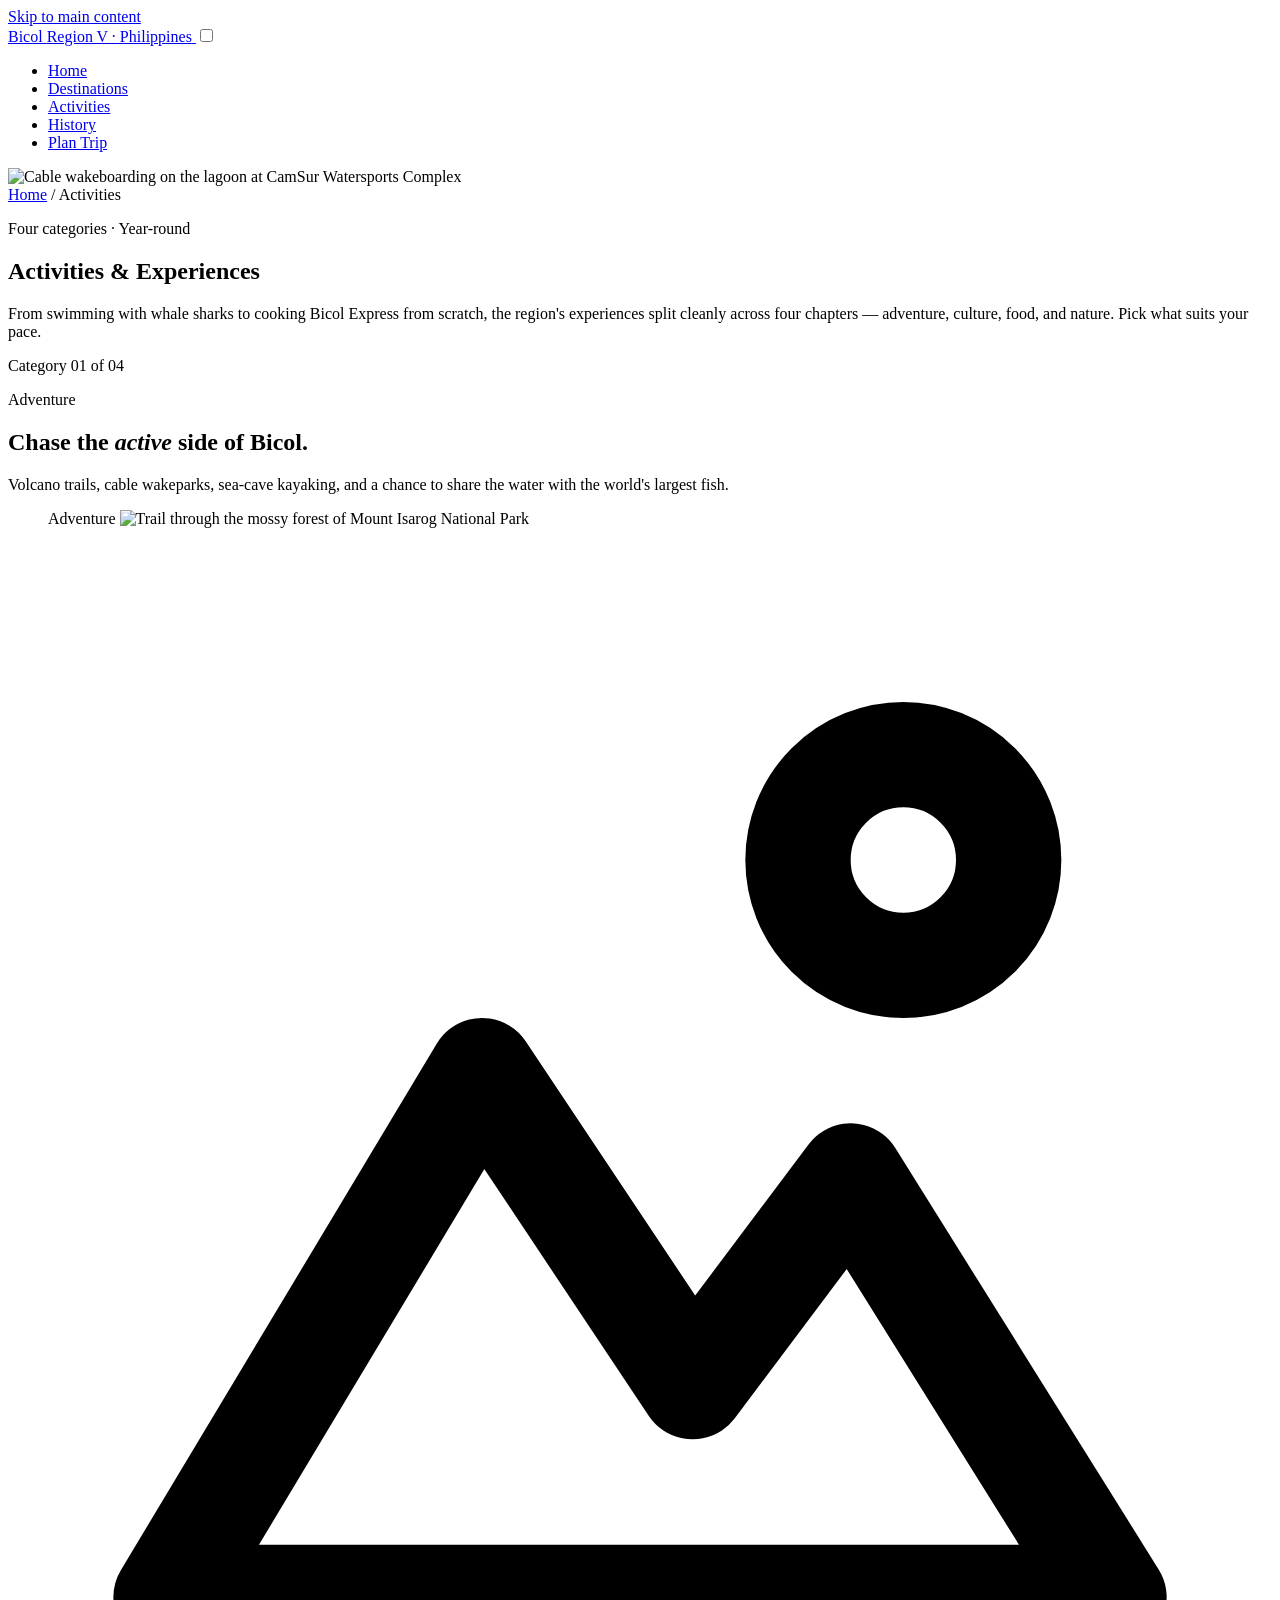
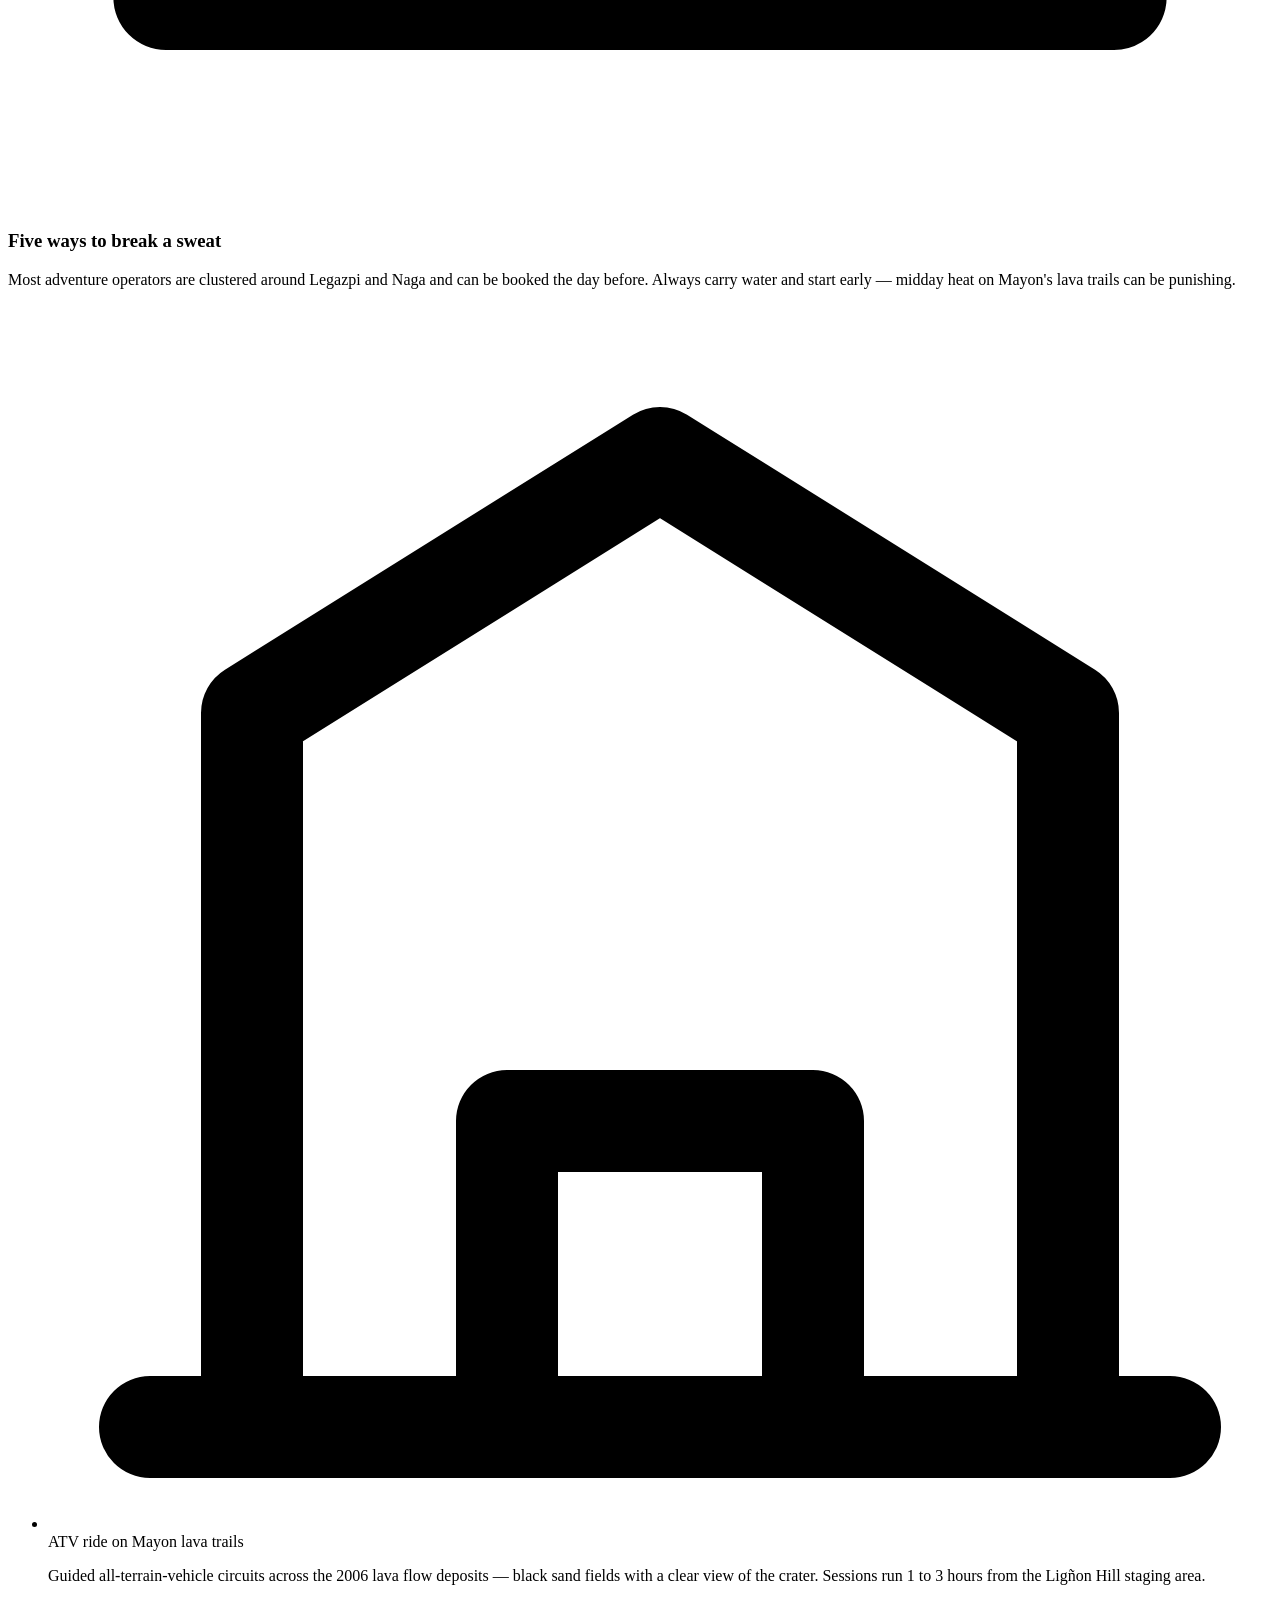
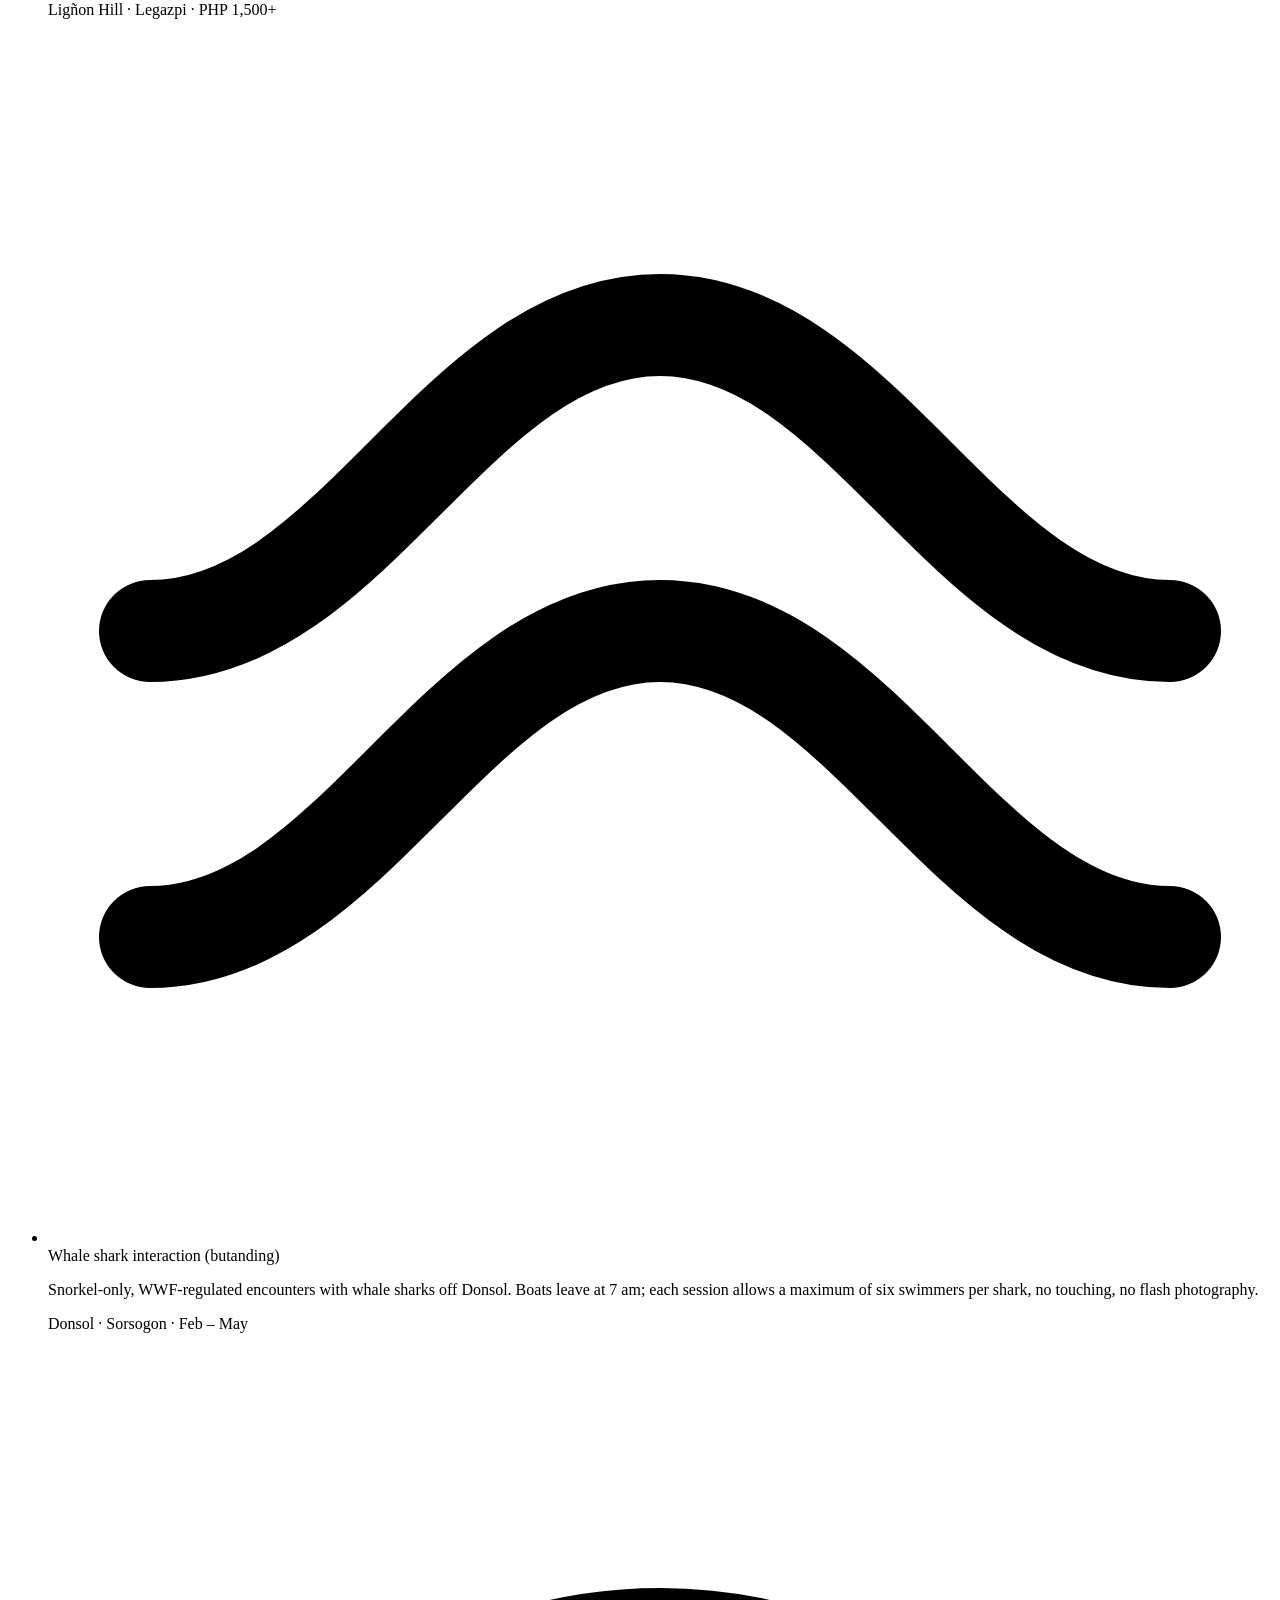
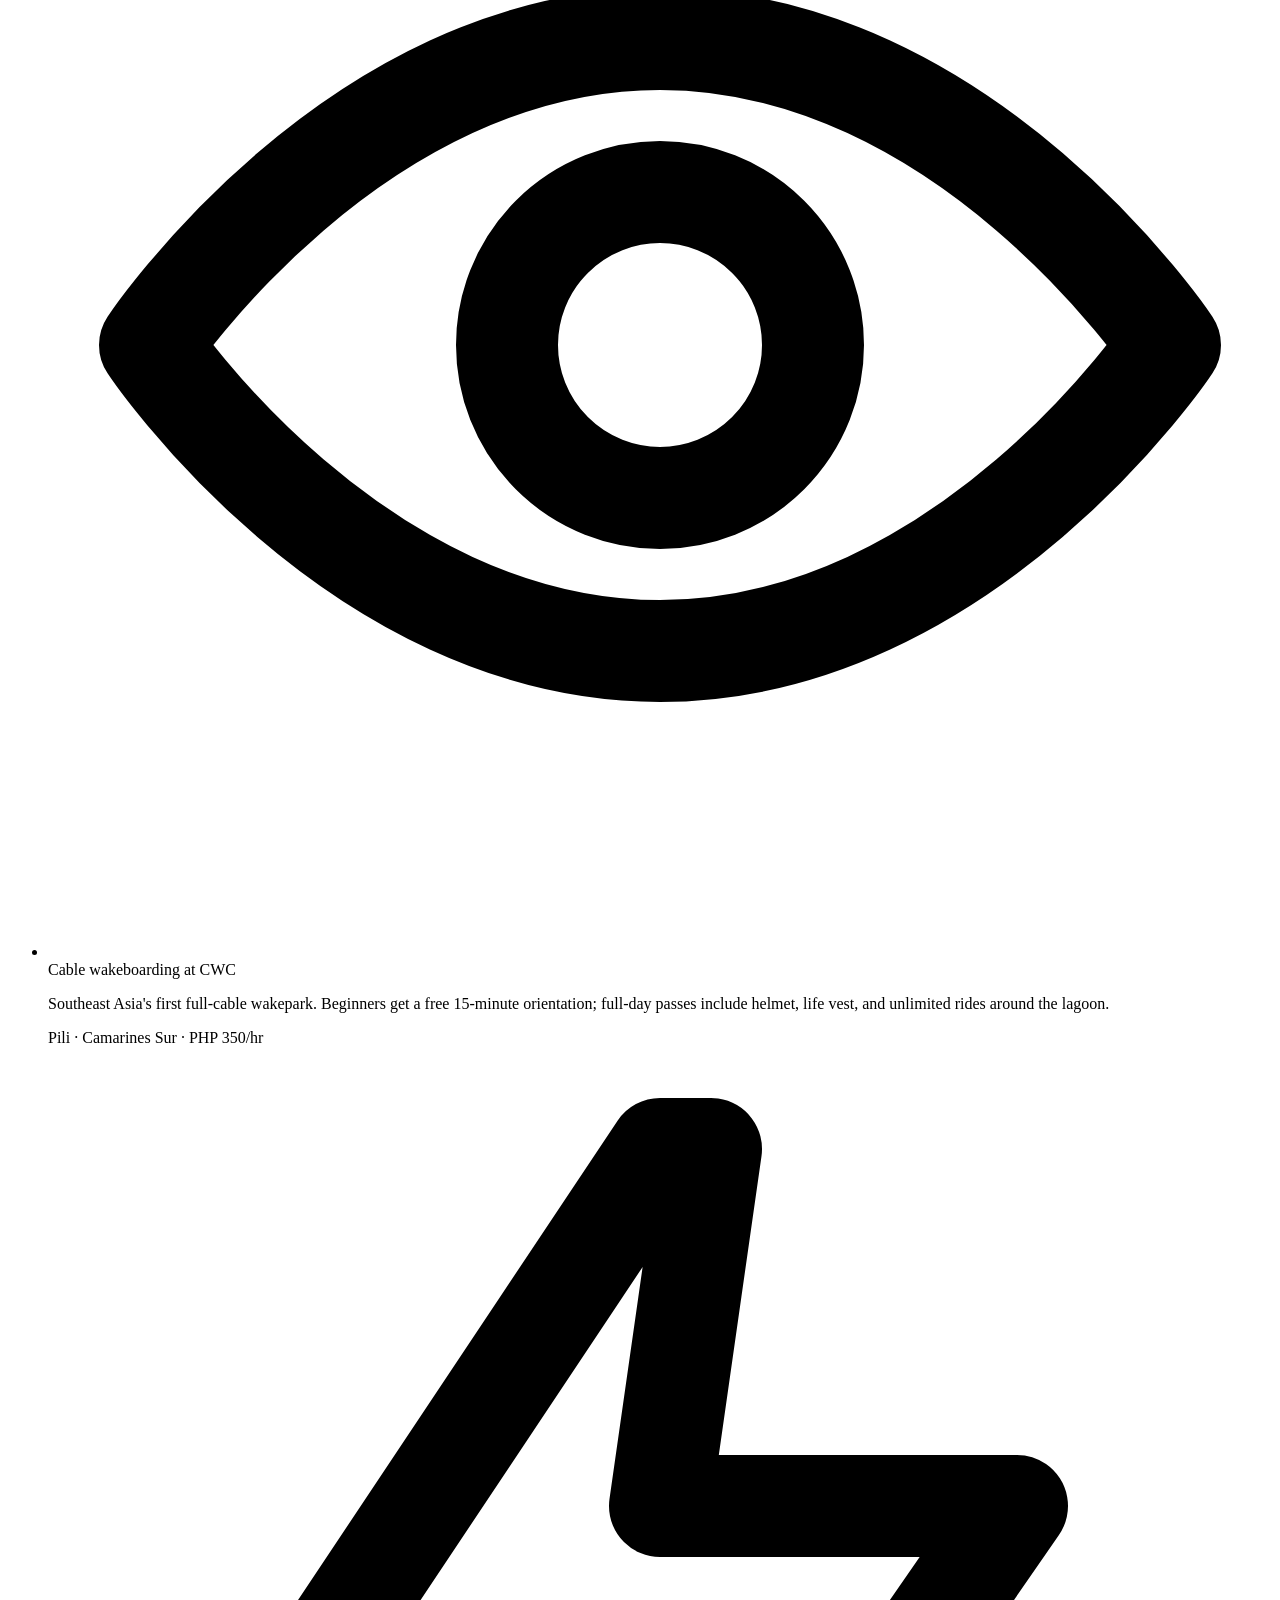
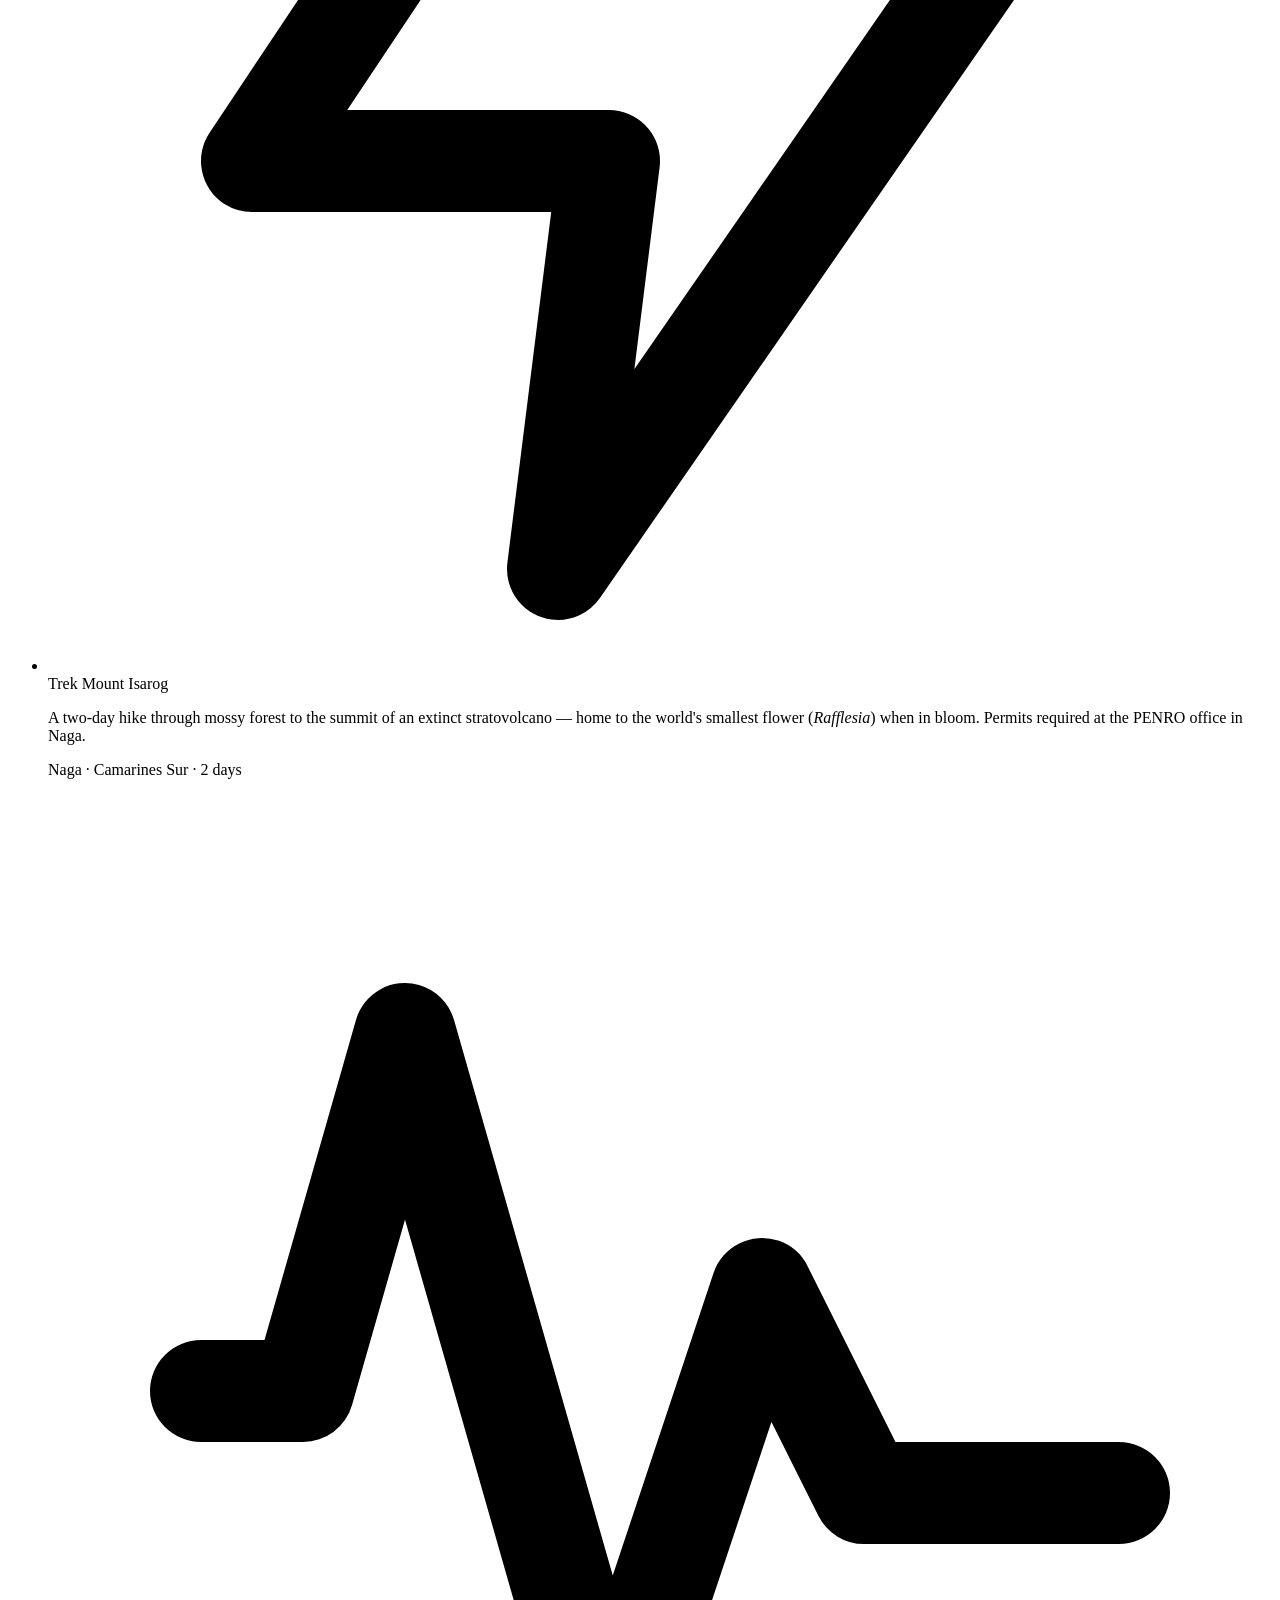
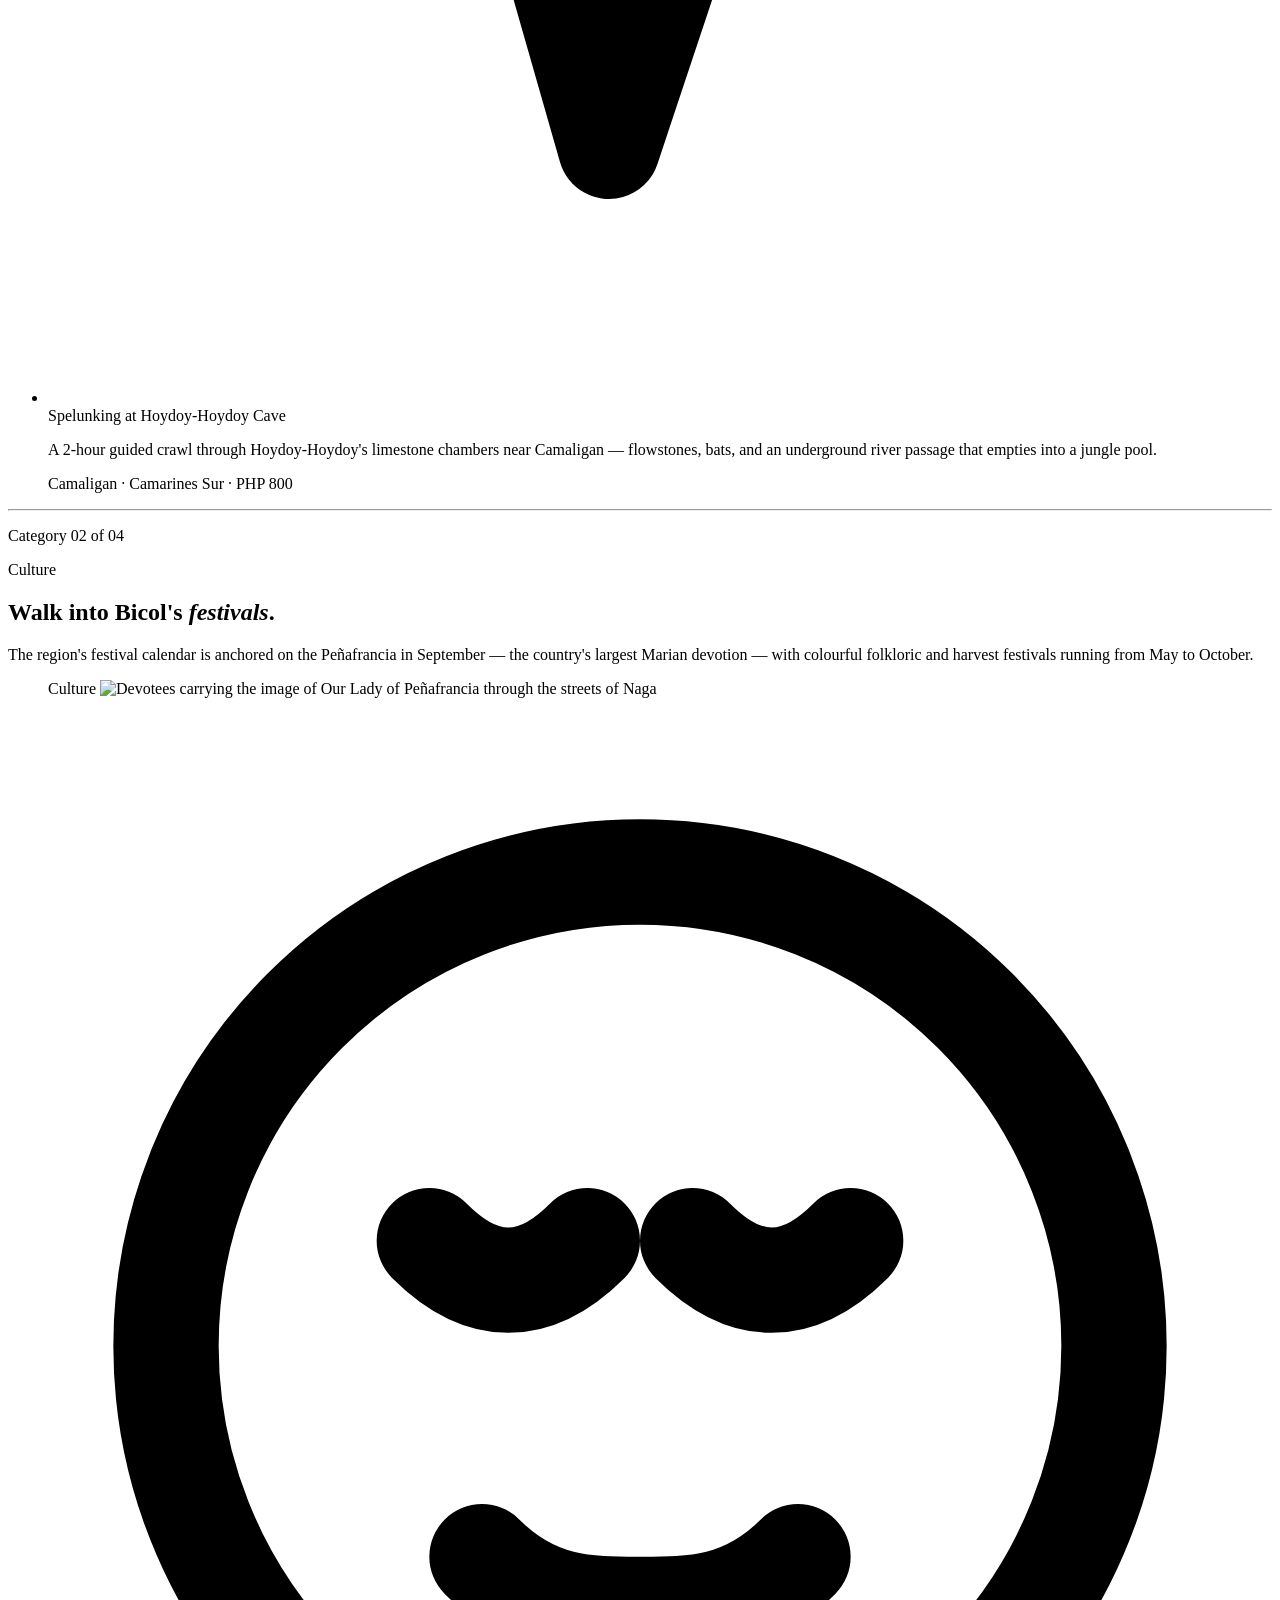
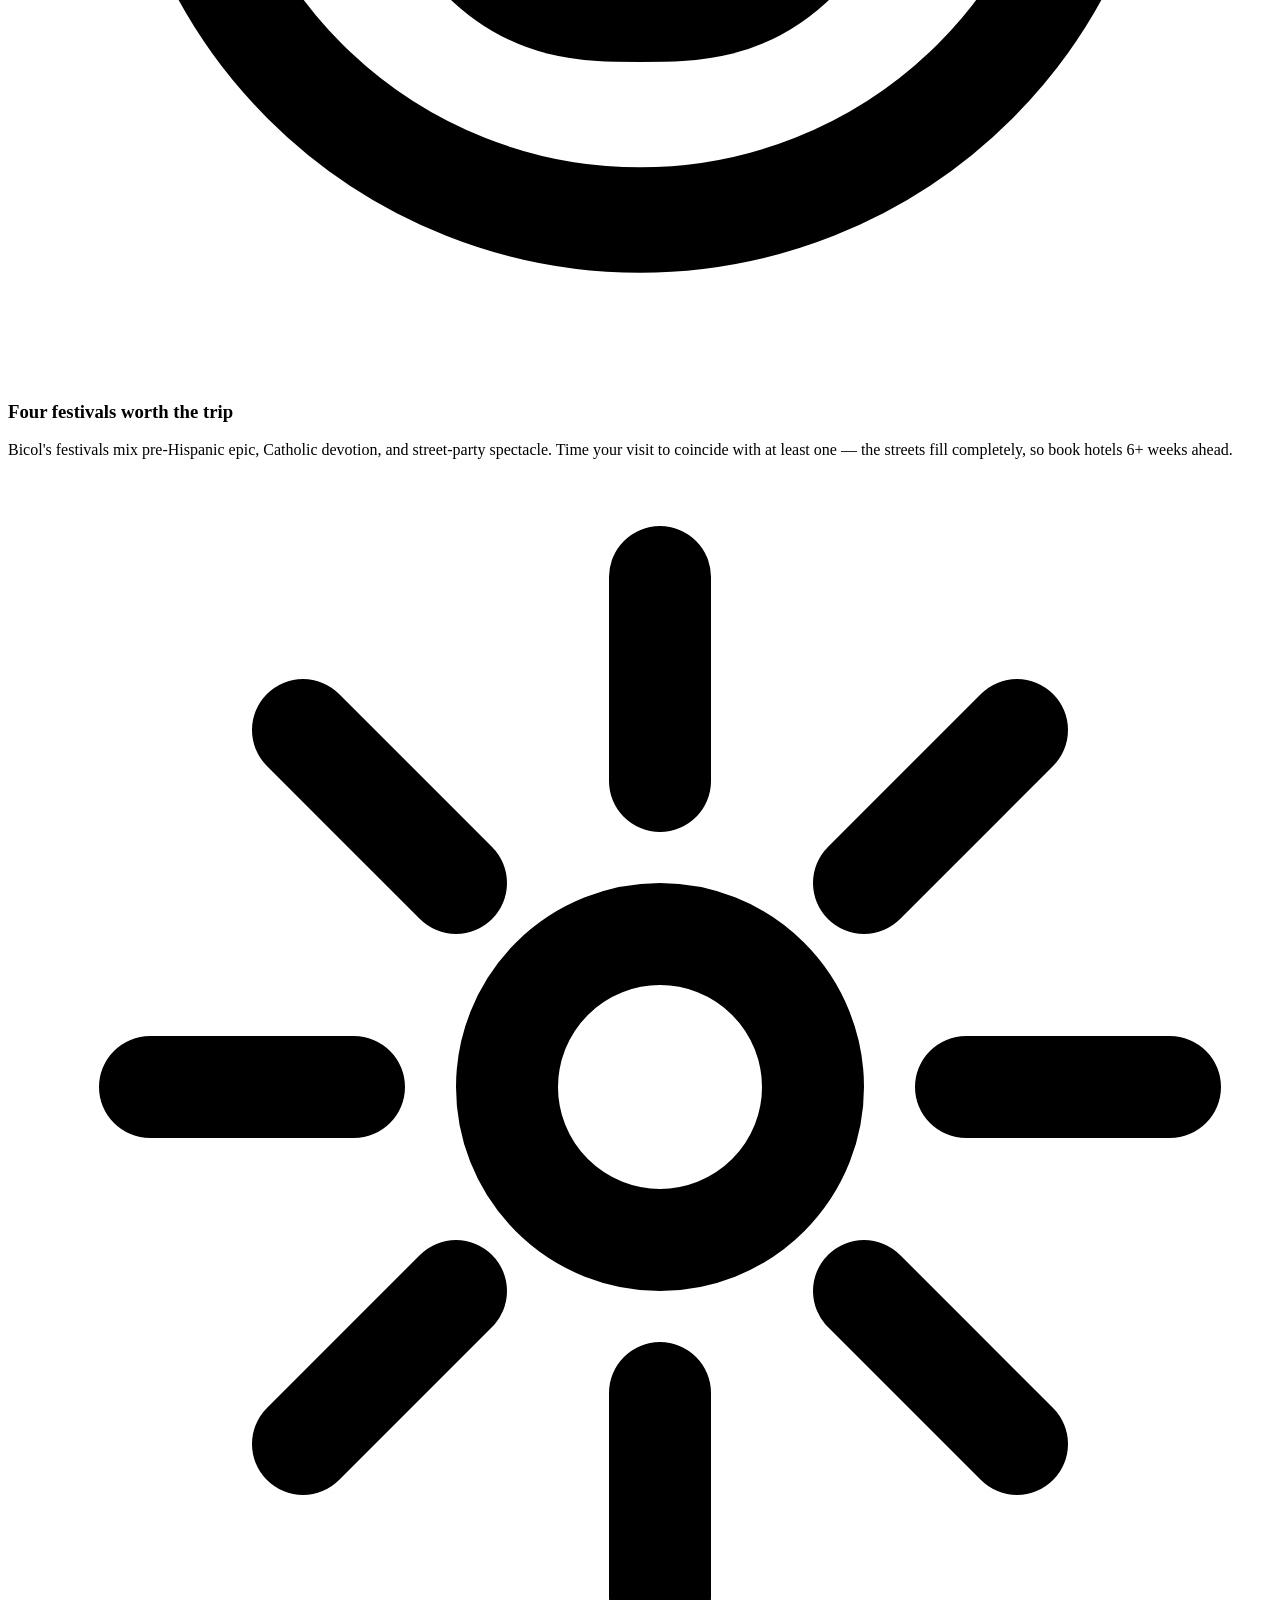
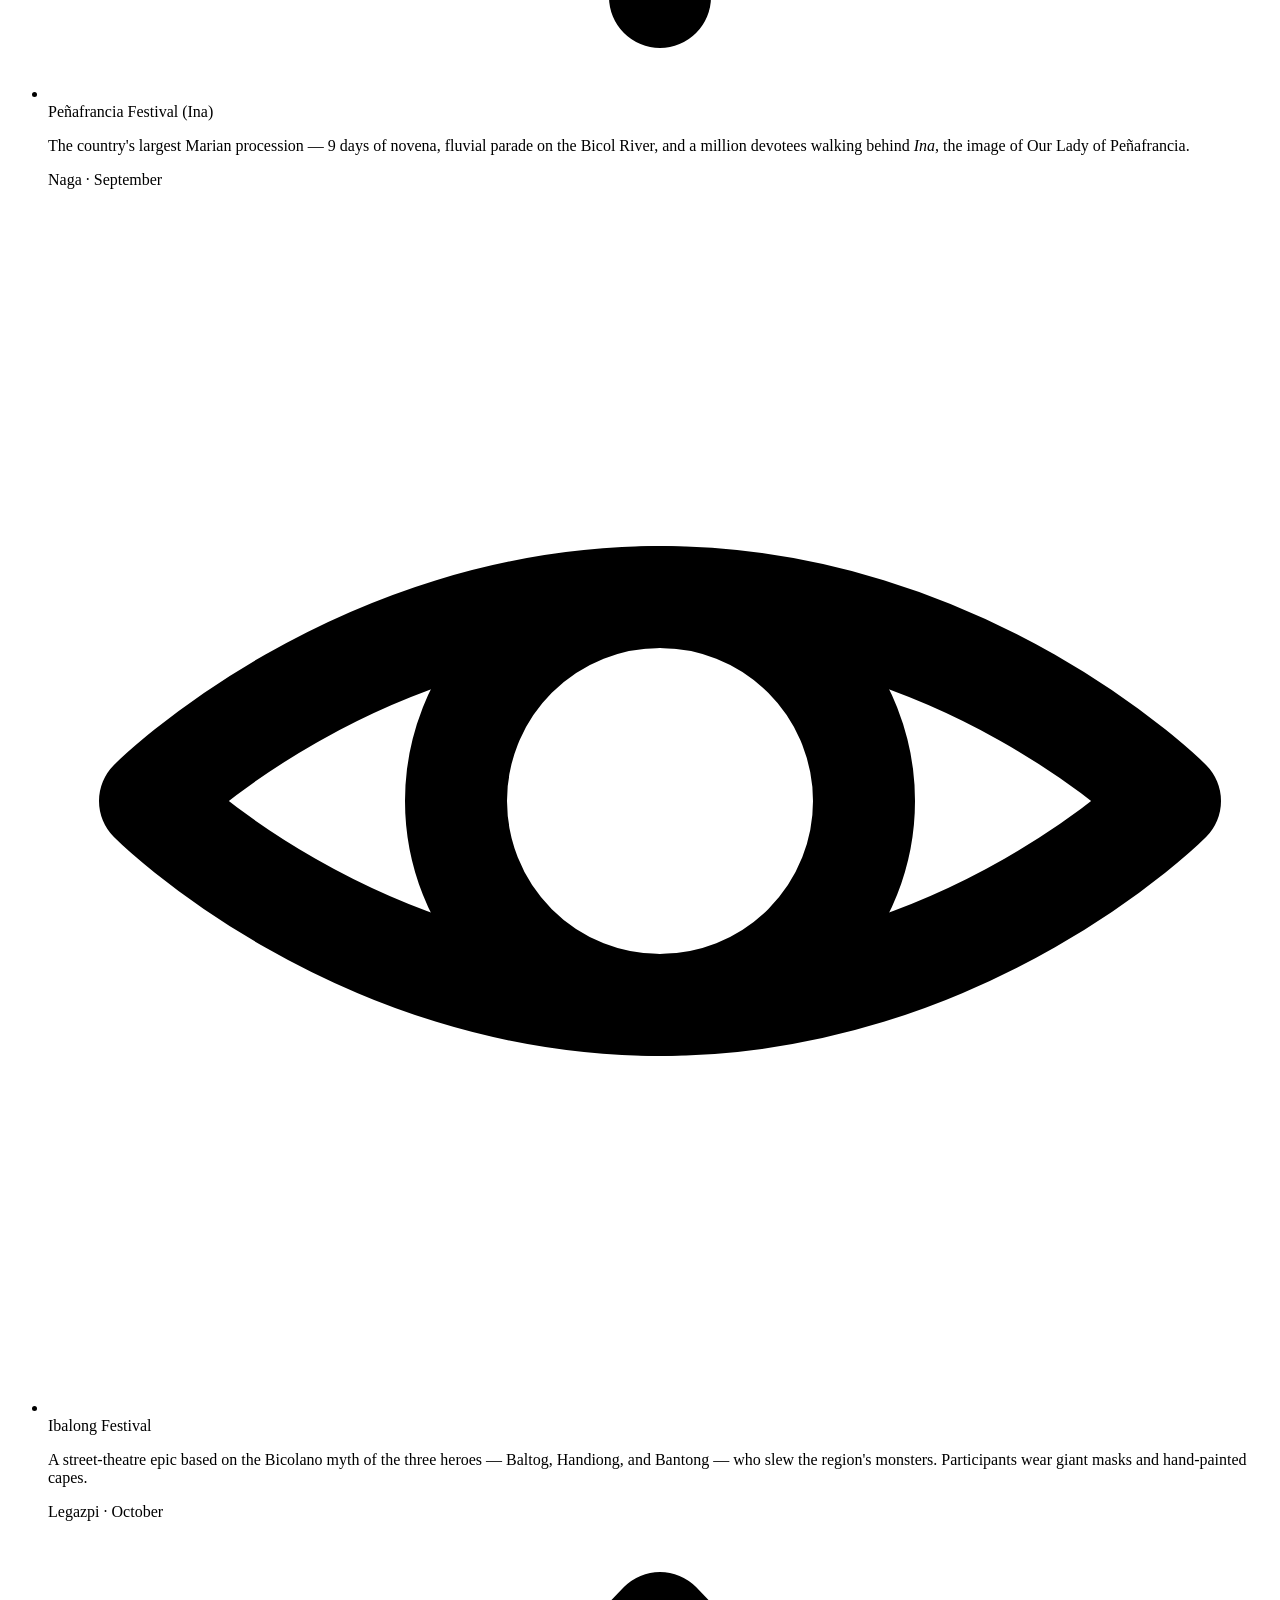
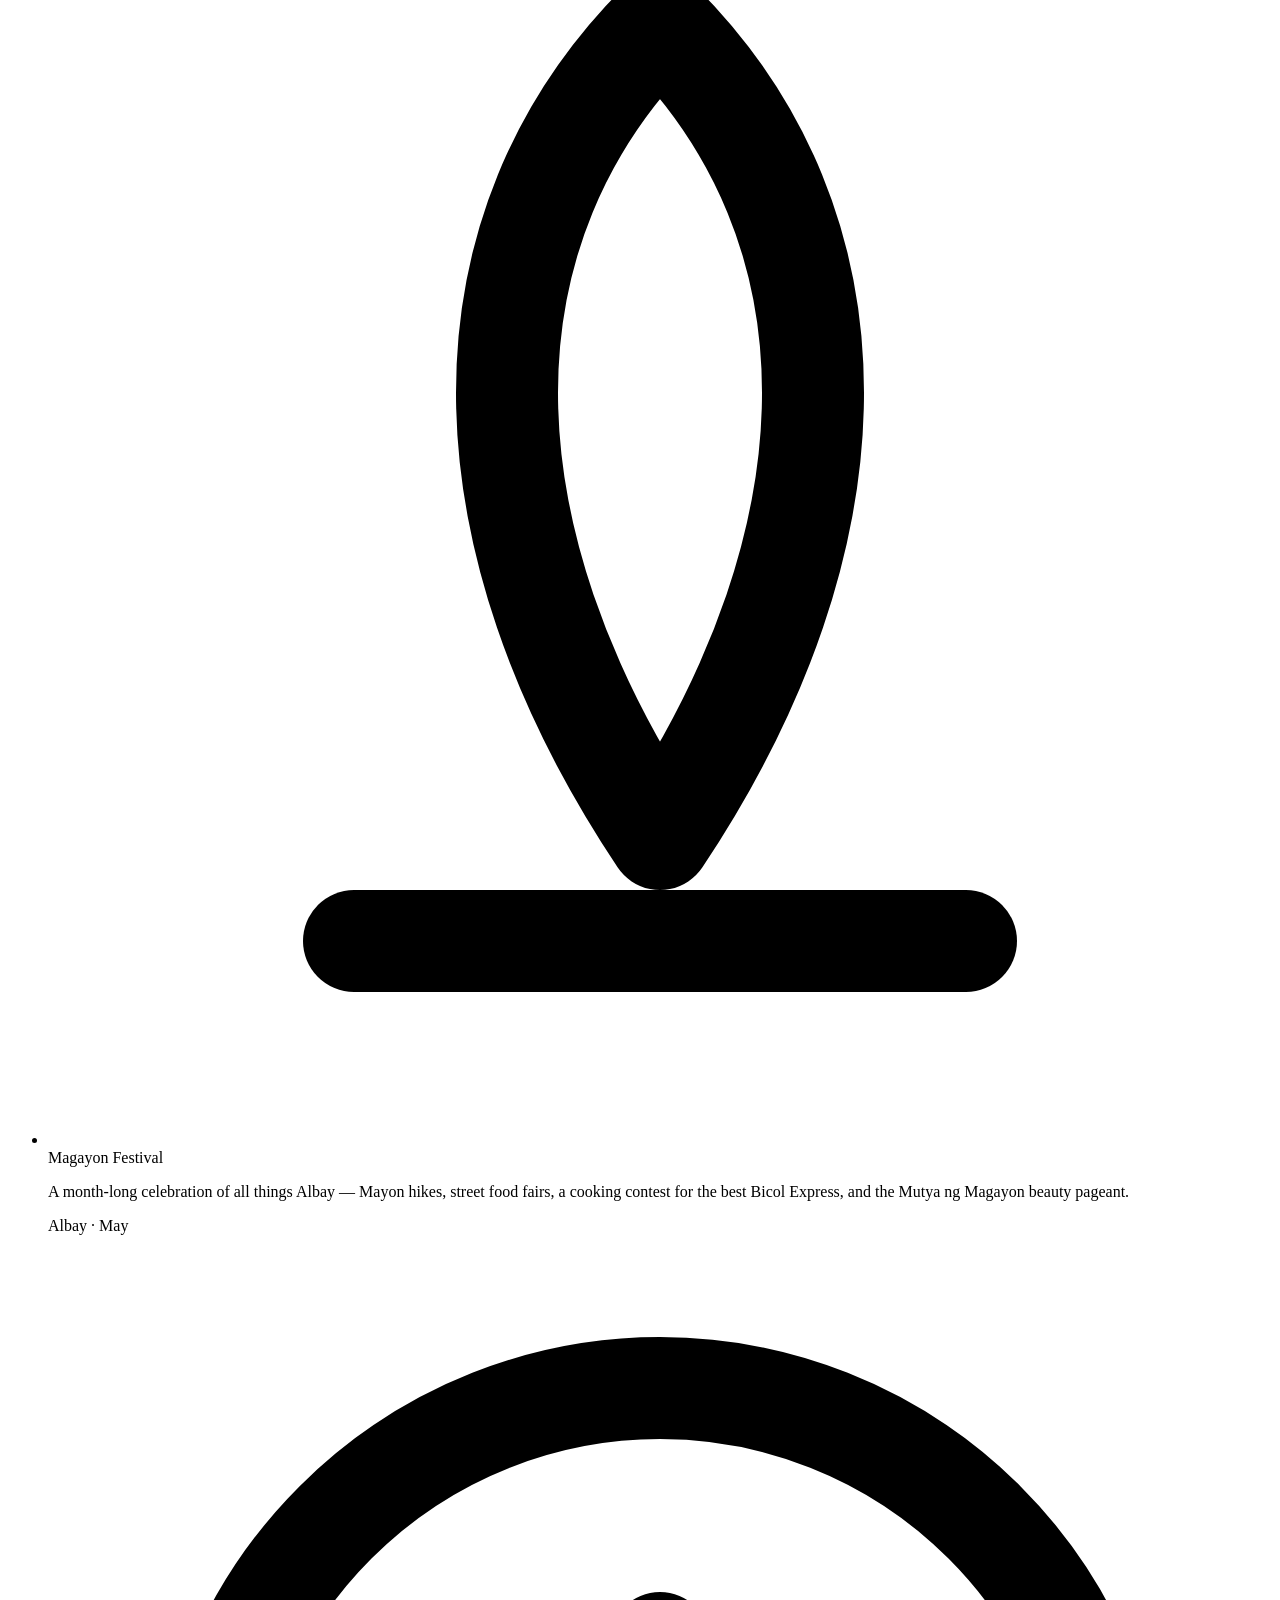
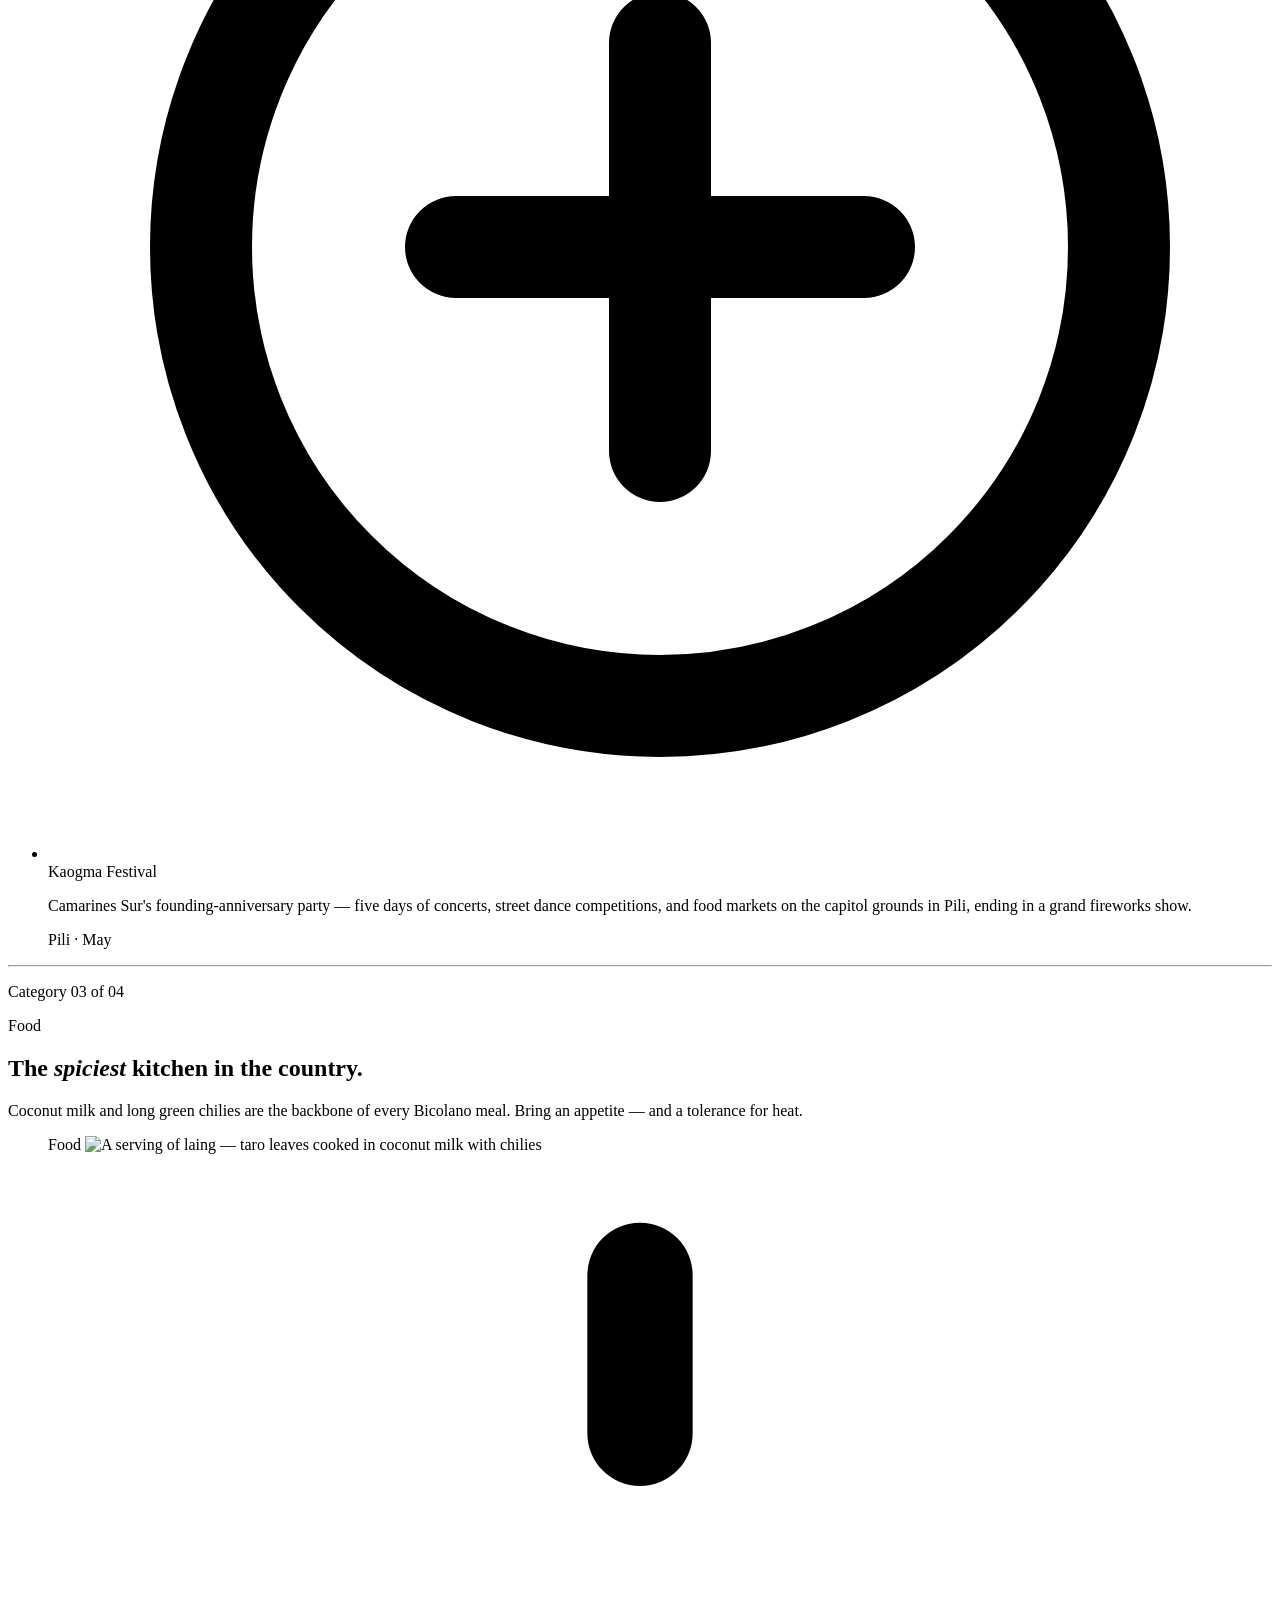
==== activities.html @ 3d592d4c "Add files via upload" ====
<!DOCTYPE html>
<html lang="en">
<head>
  <meta charset="UTF-8">
  <meta name="viewport" content="width=device-width, initial-scale=1.0">
  <meta name="description" content="Activities & experiences in Bicol Region, Philippines — adventure, culture, food, and nature itineraries.">
  <meta name="author" content="Student">
  <title>Activities &amp; Experiences · Bicol Region</title>

  <!-- Google Fonts -->
  <link rel="preconnect" href="https://fonts.googleapis.com">
  <link rel="preconnect" href="https://fonts.gstatic.com" crossorigin>
  <link href="https://fonts.googleapis.com/css2?family=Playfair+Display:ital,wght@0,400;0,500;0,600;0,700;1,400;1,500;1,600&family=Inter:wght@400;500;600;700&display=swap" rel="stylesheet">

  <!-- Stylesheet -->
  <link rel="stylesheet" href="css/style.css">
</head>
<body class="page-activities">

  <a class="skip-link" href="#main">Skip to main content</a>

  <!-- ============================================================
       SITE HEADER
       ============================================================ -->
  <header class="site-header">
    <div class="site-header__inner">
      <a class="brand" href="index.html" aria-label="Bicol Travel — home">
        <span class="brand__mark" aria-hidden="true"></span>
        Bicol
        <span class="brand__small">Region V · Philippines</span>
      </a>

      <input type="checkbox" id="nav-toggle" class="nav-toggle" aria-hidden="true">
      <label for="nav-toggle" class="nav-toggle-label" aria-label="Toggle navigation">
        <span></span><span></span><span></span>
      </label>

      <nav class="nav" aria-label="Primary">
        <ul class="nav-list">
          <li><a class="nav-link" href="index.html">Home</a></li>
          <li><a class="nav-link" href="destinations.html">Destinations</a></li>
          <li><a class="nav-link" href="activities.html">Activities</a></li>
          <li><a class="nav-link" href="history.html">History</a></li>
          <li><a class="nav-link" href="plan-trip.html">Plan Trip</a></li>
        </ul>
      </nav>
    </div>
  </header>

  <main id="main">

    <!-- ============================================================
         PAGE HERO
         ============================================================ -->
    <section class="page-hero" aria-labelledby="page-title">
      <div class="page-hero__media">
        <img src="assets/images/camsur-watersports.jpg"
             alt="Cable wakeboarding on the lagoon at CamSur Watersports Complex"
             fetchpriority="high">
      </div>
      <div class="container page-hero__content">
        <nav class="breadcrumb" aria-label="Breadcrumb">
          <a href="index.html">Home</a>
          <span class="breadcrumb__sep">/</span>
          <span aria-current="page">Activities</span>
        </nav>
        <p class="page-hero__eyebrow">Four categories · Year-round</p>
        <h1 class="page-hero__title" id="page-title">Activities &amp; Experiences</h1>
        <p class="page-hero__lede">
          From swimming with whale sharks to cooking Bicol Express from scratch,
          the region's experiences split cleanly across four chapters — adventure,
          culture, food, and nature. Pick what suits your pace.
        </p>
      </div>
    </section>

    <!-- ============================================================
         ACTIVITY CATEGORIES
         ============================================================ -->
    <section class="section" aria-label="Activities by category">

      <div class="container">

        <!-- ===================================
             ADVENTURE
             =================================== -->
        <div class="section-header">
          <p class="section-header__index">Category 01 of 04</p>
          <p class="section-header__eyebrow">Adventure</p>
          <h2 class="section-header__title">Chase the <em>active</em> side of Bicol.</h2>
          <p class="section-header__lede">
            Volcano trails, cable wakeparks, sea-cave kayaking, and a chance to
            share the water with the world's largest fish.
          </p>
        </div>

        <article class="activity-section" id="adventure">
          <figure class="activity-section__aside">
            <span class="activity-section__aside-tag">Adventure</span>
            <img src="assets/images/mount-isarog.jpg"
                 alt="Trail through the mossy forest of Mount Isarog National Park">
          </figure>

          <div class="activity-section__body">
            <div class="activity-section__icon" aria-hidden="true">
              <!-- Mountain / climbing icon -->
              <svg viewBox="0 0 24 24" fill="none" stroke="currentColor" stroke-width="2" stroke-linecap="round" stroke-linejoin="round">
                <path d="M3 20l6-10 4 6 3-4 5 8H3z"/>
                <circle cx="17" cy="6" r="2"/>
              </svg>
            </div>
            <h3 class="activity-section__title">Five ways to break a sweat</h3>
            <p class="activity-section__lede">
              Most adventure operators are clustered around Legazpi and Naga and
              can be booked the day before. Always carry water and start early —
              midday heat on Mayon's lava trails can be punishing.
            </p>

            <ul class="activity-list">
              <li class="activity-list__item">
                <span class="activity-list__icon" aria-hidden="true">
                  <svg viewBox="0 0 24 24" fill="none" stroke="currentColor" stroke-width="2" stroke-linecap="round" stroke-linejoin="round">
                    <path d="M2 22h20M4 22V8l8-5 8 5v14M9 22v-6h6v6"/>
                  </svg>
                </span>
                <div>
                  <div class="activity-list__item-name">ATV ride on Mayon lava trails</div>
                  <p class="activity-list__item-desc">
                    Guided all-terrain-vehicle circuits across the 2006 lava flow
                    deposits — black sand fields with a clear view of the crater.
                    Sessions run 1 to 3 hours from the Ligñon Hill staging area.
                  </p>
                  <span class="activity-list__item-meta">Ligñon Hill · Legazpi · PHP 1,500+</span>
                </div>
              </li>

              <li class="activity-list__item">
                <span class="activity-list__icon" aria-hidden="true">
                  <svg viewBox="0 0 24 24" fill="none" stroke="currentColor" stroke-width="2" stroke-linecap="round" stroke-linejoin="round">
                    <path d="M2 12c4 0 6-6 10-6s6 6 10 6M2 18c4 0 6-6 10-6s6 6 10 6"/>
                  </svg>
                </span>
                <div>
                  <div class="activity-list__item-name">Whale shark interaction (butanding)</div>
                  <p class="activity-list__item-desc">
                    Snorkel-only, WWF-regulated encounters with whale sharks off
                    Donsol. Boats leave at 7 am; each session allows a maximum of
                    six swimmers per shark, no touching, no flash photography.
                  </p>
                  <span class="activity-list__item-meta">Donsol · Sorsogon · Feb – May</span>
                </div>
              </li>

              <li class="activity-list__item">
                <span class="activity-list__icon" aria-hidden="true">
                  <svg viewBox="0 0 24 24" fill="none" stroke="currentColor" stroke-width="2" stroke-linecap="round" stroke-linejoin="round">
                    <path d="M2 12s4-6 10-6 10 6 10 6-4 6-10 6S2 12 2 12z"/>
                    <path d="M12 9a3 3 0 100 6 3 3 0 000-6z"/>
                  </svg>
                </span>
                <div>
                  <div class="activity-list__item-name">Cable wakeboarding at CWC</div>
                  <p class="activity-list__item-desc">
                    Southeast Asia's first full-cable wakepark. Beginners get a
                    free 15-minute orientation; full-day passes include helmet,
                    life vest, and unlimited rides around the lagoon.
                  </p>
                  <span class="activity-list__item-meta">Pili · Camarines Sur · PHP 350/hr</span>
                </div>
              </li>

              <li class="activity-list__item">
                <span class="activity-list__icon" aria-hidden="true">
                  <svg viewBox="0 0 24 24" fill="none" stroke="currentColor" stroke-width="2" stroke-linecap="round" stroke-linejoin="round">
                    <path d="M12 2L4 14h7l-1 8 9-13h-7l1-7z"/>
                  </svg>
                </span>
                <div>
                  <div class="activity-list__item-name">Trek Mount Isarog</div>
                  <p class="activity-list__item-desc">
                    A two-day hike through mossy forest to the summit of an extinct
                    stratovolcano — home to the world's smallest flower
                    (<em>Rafflesia</em>) when in bloom. Permits required at the
                    PENRO office in Naga.
                  </p>
                  <span class="activity-list__item-meta">Naga · Camarines Sur · 2 days</span>
                </div>
              </li>

              <li class="activity-list__item">
                <span class="activity-list__icon" aria-hidden="true">
                  <svg viewBox="0 0 24 24" fill="none" stroke="currentColor" stroke-width="2" stroke-linecap="round" stroke-linejoin="round">
                    <path d="M3 12h2l2-7 4 14 3-9 2 4h5"/>
                  </svg>
                </span>
                <div>
                  <div class="activity-list__item-name">Spelunking at Hoydoy-Hoydoy Cave</div>
                  <p class="activity-list__item-desc">
                    A 2-hour guided crawl through Hoydoy-Hoydoy's limestone
                    chambers near Camaligan — flowstones, bats, and an underground
                    river passage that empties into a jungle pool.
                  </p>
                  <span class="activity-list__item-meta">Camaligan · Camarines Sur · PHP 800</span>
                </div>
              </li>
            </ul>
          </div>
        </article>

        <hr class="rule">

        <!-- ===================================
             CULTURE
             =================================== -->
        <div class="section-header mt-5">
          <p class="section-header__index">Category 02 of 04</p>
          <p class="section-header__eyebrow">Culture</p>
          <h2 class="section-header__title">Walk into Bicol's <em>festivals</em>.</h2>
          <p class="section-header__lede">
            The region's festival calendar is anchored on the Peñafrancia in
            September — the country's largest Marian devotion — with colourful
            folkloric and harvest festivals running from May to October.
          </p>
        </div>

        <article class="activity-section activity-section--reverse" id="culture">
          <figure class="activity-section__aside">
            <span class="activity-section__aside-tag">Culture</span>
            <img src="assets/images/penafrancia-festival.jpg"
                 alt="Devotees carrying the image of Our Lady of Peñafrancia through the streets of Naga">
          </figure>

          <div class="activity-section__body">
            <div class="activity-section__icon" aria-hidden="true">
              <!-- Festival / masks icon -->
              <svg viewBox="0 0 24 24" fill="none" stroke="currentColor" stroke-width="2" stroke-linecap="round" stroke-linejoin="round">
                <circle cx="12" cy="12" r="9"/>
                <path d="M8 10c1 1 2 1 3 0M13 10c1 1 2 1 3 0M9 16c1 1 2 1 3 1s2 0 3-1"/>
              </svg>
            </div>
            <h3 class="activity-section__title">Four festivals worth the trip</h3>
            <p class="activity-section__lede">
              Bicol's festivals mix pre-Hispanic epic, Catholic devotion, and
              street-party spectacle. Time your visit to coincide with at least
              one — the streets fill completely, so book hotels 6+ weeks ahead.
            </p>

            <ul class="activity-list">
              <li class="activity-list__item">
                <span class="activity-list__icon" aria-hidden="true">
                  <svg viewBox="0 0 24 24" fill="none" stroke="currentColor" stroke-width="2" stroke-linecap="round" stroke-linejoin="round">
                    <path d="M12 2v4M5 5l3 3M19 5l-3 3M2 12h4M18 12h4M5 19l3-3M19 19l-3-3M12 18v4"/>
                    <circle cx="12" cy="12" r="3"/>
                  </svg>
                </span>
                <div>
                  <div class="activity-list__item-name">Peñafrancia Festival (Ina)</div>
                  <p class="activity-list__item-desc">
                    The country's largest Marian procession — 9 days of novena,
                    fluvial parade on the Bicol River, and a million devotees
                    walking behind <em>Ina</em>, the image of Our Lady of
                    Peñafrancia.
                  </p>
                  <span class="activity-list__item-meta">Naga · September</span>
                </div>
              </li>

              <li class="activity-list__item">
                <span class="activity-list__icon" aria-hidden="true">
                  <svg viewBox="0 0 24 24" fill="none" stroke="currentColor" stroke-width="2" stroke-linecap="round" stroke-linejoin="round">
                    <path d="M2 12s4-4 10-4 10 4 10 4-4 4-10 4S2 12 2 12z"/>
                    <path d="M12 8a4 4 0 100 8 4 4 0 000-8z"/>
                  </svg>
                </span>
                <div>
                  <div class="activity-list__item-name">Ibalong Festival</div>
                  <p class="activity-list__item-desc">
                    A street-theatre epic based on the Bicolano myth of the three
                    heroes — Baltog, Handiong, and Bantong — who slew the
                    region's monsters. Participants wear giant masks and
                    hand-painted capes.
                  </p>
                  <span class="activity-list__item-meta">Legazpi · October</span>
                </div>
              </li>

              <li class="activity-list__item">
                <span class="activity-list__icon" aria-hidden="true">
                  <svg viewBox="0 0 24 24" fill="none" stroke="currentColor" stroke-width="2" stroke-linecap="round" stroke-linejoin="round">
                    <path d="M12 2C8 6 8 12 12 18c4-6 4-12 0-16z"/>
                    <path d="M6 20h12"/>
                  </svg>
                </span>
                <div>
                  <div class="activity-list__item-name">Magayon Festival</div>
                  <p class="activity-list__item-desc">
                    A month-long celebration of all things Albay — Mayon hikes,
                    street food fairs, a cooking contest for the best Bicol
                    Express, and the Mutya ng Magayon beauty pageant.
                  </p>
                  <span class="activity-list__item-meta">Albay · May</span>
                </div>
              </li>

              <li class="activity-list__item">
                <span class="activity-list__icon" aria-hidden="true">
                  <svg viewBox="0 0 24 24" fill="none" stroke="currentColor" stroke-width="2" stroke-linecap="round" stroke-linejoin="round">
                    <circle cx="12" cy="12" r="9"/>
                    <path d="M8 12h8M12 8v8"/>
                  </svg>
                </span>
                <div>
                  <div class="activity-list__item-name">Kaogma Festival</div>
                  <p class="activity-list__item-desc">
                    Camarines Sur's founding-anniversary party — five days of
                    concerts, street dance competitions, and food markets on the
                    capitol grounds in Pili, ending in a grand fireworks show.
                  </p>
                  <span class="activity-list__item-meta">Pili · May</span>
                </div>
              </li>
            </ul>
          </div>
        </article>

        <hr class="rule">

        <!-- ===================================
             FOOD
             =================================== -->
        <div class="section-header mt-5">
          <p class="section-header__index">Category 03 of 04</p>
          <p class="section-header__eyebrow">Food</p>
          <h2 class="section-header__title">The <em>spiciest</em> kitchen in the country.</h2>
          <p class="section-header__lede">
            Coconut milk and long green chilies are the backbone of every Bicolano
            meal. Bring an appetite — and a tolerance for heat.
          </p>
        </div>

        <article class="activity-section" id="food">
          <figure class="activity-section__aside">
            <span class="activity-section__aside-tag">Food</span>
            <img src="assets/images/laing-dish.jpg"
                 alt="A serving of laing — taro leaves cooked in coconut milk with chilies">
          </figure>

          <div class="activity-section__body">
            <div class="activity-section__icon" aria-hidden="true">
              <!-- Bowl / spoon icon -->
              <svg viewBox="0 0 24 24" fill="none" stroke="currentColor" stroke-width="2" stroke-linecap="round" stroke-linejoin="round">
                <path d="M3 11h18a9 9 0 01-18 0z"/>
                <path d="M12 2v3"/>
              </svg>
            </div>
            <h3 class="activity-section__title">Tastes you have to try</h3>
            <p class="activity-section__lede">
              Bicolano cuisine uses coconut milk (<em>gata</em>) and finger
              chilies (<em>siling mahaba</em>) almost everywhere. Don't leave
              without trying the four dishes below — and bring home pili-nut
              brittle from the airport.
            </p>

            <ul class="activity-list">
              <li class="activity-list__item">
                <span class="activity-list__icon" aria-hidden="true">
                  <svg viewBox="0 0 24 24" fill="none" stroke="currentColor" stroke-width="2" stroke-linecap="round" stroke-linejoin="round">
                    <path d="M3 3v8a4 4 0 008 0V3M7 15v6M17 3c-1.5 1.5-2 4-2 6 0 2 1 3 2 3s2-1 2-3c0-2-.5-4.5-2-6z"/>
                  </svg>
                </span>
                <div>
                  <div class="activity-list__item-name">Bicol Express</div>
                  <p class="activity-list__item-desc">
                    Pork belly simmered in coconut milk, shrimp paste, and
                    finger-length chilies — named after the Manila–Bicol train
                    that brought the recipe to the capital. Invented in the
                    1970s by a Naga-born cook.
                  </p>
                  <span class="activity-list__item-meta">Region-wide · medium-heat</span>
                </div>
              </li>

              <li class="activity-list__item">
                <span class="activity-list__icon" aria-hidden="true">
                  <svg viewBox="0 0 24 24" fill="none" stroke="currentColor" stroke-width="2" stroke-linecap="round" stroke-linejoin="round">
                    <path d="M4 4h16v3H4zM6 7c0 4 3 6 6 6s6-2 6-6M12 13v9"/>
                  </svg>
                </span>
                <div>
                  <div class="activity-list__item-name">Laing</div>
                  <p class="activity-list__item-desc">
                    Dried taro leaves slow-cooked in coconut milk with ginger,
                    garlic, and chilies until creamy and smoky. Served as a side
                    or as a main with rice; the leaves must be fully cooked to
                    neutralise their calcium oxalate.
                  </p>
                  <span class="activity-list__item-meta">Region-wide · high-heat</span>
                </div>
              </li>

              <li class="activity-list__item">
                <span class="activity-list__icon" aria-hidden="true">
                  <svg viewBox="0 0 24 24" fill="none" stroke="currentColor" stroke-width="2" stroke-linecap="round" stroke-linejoin="round">
                    <path d="M4 8s2-2 8-2 8 2 8 2-2 12-8 12S4 8 4 8z"/>
                    <path d="M8 12h8"/>
                  </svg>
                </span>
                <div>
                  <div class="activity-list__item-name">Pinangat</div>
                  <p class="activity-list__item-desc">
                    Taro leaves wrapped around minced pork or fish, tied with
                    coconut midrib, and simmered in coconut milk. A specialty of
                    Camaligan — try it at the roadside eateries along the highway
                    to Naga.
                  </p>
                  <span class="activity-list__item-meta">Camaligan · medium-heat</span>
                </div>
              </li>

              <li class="activity-list__item">
                <span class="activity-list__icon" aria-hidden="true">
                  <svg viewBox="0 0 24 24" fill="none" stroke="currentColor" stroke-width="2" stroke-linecap="round" stroke-linejoin="round">
                    <ellipse cx="12" cy="12" rx="6" ry="9"/>
                    <path d="M12 3v18"/>
                  </svg>
                </span>
                <div>
                  <div class="activity-list__item-name">Pili nut sweets</div>
                  <p class="activity-list__item-desc">
                    The pili tree grows wild across Bicol, and its buttery nut —
                    roasted, caramelised, or made into brittle — is the region's
                    most exported snack. Pick up tarts, marzipan, and unsalted
                    roasted pili at any public market.
                  </p>
                  <span class="activity-list__item-meta">Albay · sweet · souvenir-friendly</span>
                </div>
              </li>
            </ul>
          </div>
        </article>

        <hr class="rule">

        <!-- ===================================
             NATURE
             =================================== -->
        <div class="section-header mt-5">
          <p class="section-header__index">Category 04 of 04</p>
          <p class="section-header__eyebrow">Nature</p>
          <h2 class="section-header__title">When the pace needs to <em>slow</em>.</h2>
          <p class="section-header__lede">
            Quiet beaches, mangrove rivers, fireflies, and hot springs — the
            softer side of the region, ideal for the day after a hike.
          </p>
        </div>

        <article class="activity-section activity-section--reverse" id="nature">
          <figure class="activity-section__aside">
            <span class="activity-section__aside-tag">Nature</span>
            <img src="assets/images/caramoan-beach.jpg"
                 alt="A quiet white-sand cove in the Caramoan Islands">
          </figure>

          <div class="activity-section__body">
            <div class="activity-section__icon" aria-hidden="true">
              <!-- Leaf icon -->
              <svg viewBox="0 0 24 24" fill="none" stroke="currentColor" stroke-width="2" stroke-linecap="round" stroke-linejoin="round">
                <path d="M3 21c4-12 12-15 18-15-1 13-9 18-18 15z"/>
                <path d="M3 21C8 16 14 12 19 9"/>
              </svg>
            </div>
            <h3 class="activity-section__title">Slow ways to spend a day</h3>
            <p class="activity-section__lede">
              Most nature experiences can be booked same-day through your hotel's
              front desk. Firefly tours run only on moonless nights.
            </p>

            <ul class="activity-list">
              <li class="activity-list__item">
                <span class="activity-list__icon" aria-hidden="true">
                  <svg viewBox="0 0 24 24" fill="none" stroke="currentColor" stroke-width="2" stroke-linecap="round" stroke-linejoin="round">
                    <path d="M3 18l6-6 4 4 8-8"/>
                    <path d="M15 8h6v6"/>
                  </svg>
                </span>
                <div>
                  <div class="activity-list__item-name">Caramoan island hopping</div>
                  <p class="activity-list__item-desc">
                    Full-day banca tours hit 4–5 islands: Matukad, Lahos, Pitogo,
                    and Sabitang Largo. Bring a packed lunch — only a couple of
                    islands have eateries.
                  </p>
                  <span class="activity-list__item-meta">Sabang port · PHP 2,000/boat</span>
                </div>
              </li>

              <li class="activity-list__item">
                <span class="activity-list__icon" aria-hidden="true">
                  <svg viewBox="0 0 24 24" fill="none" stroke="currentColor" stroke-width="2" stroke-linecap="round" stroke-linejoin="round">
                    <circle cx="9" cy="9" r="1"/>
                    <circle cx="15" cy="11" r="1"/>
                    <circle cx="12" cy="15" r="1"/>
                    <path d="M4 20c2-4 8-4 16-12"/>
                  </svg>
                </span>
                <div>
                  <div class="activity-list__item-name">Firefly watching, Donsol River</div>
                  <p class="activity-list__item-desc">
                    Evening banca rides up the Donsol mangrove corridor — thousands
                    of synchronised fireflies light up the trees like Christmas.
                    Book on a moonless night for the strongest effect.
                  </p>
                  <span class="activity-list__item-meta">Donsol · 6 pm – 8 pm · PHP 550</span>
                </div>
              </li>

              <li class="activity-list__item">
                <span class="activity-list__icon" aria-hidden="true">
                  <svg viewBox="0 0 24 24" fill="none" stroke="currentColor" stroke-width="2" stroke-linecap="round" stroke-linejoin="round">
                    <path d="M5 21V8l7-5 7 5v13M5 21h14M9 21v-6h6v6"/>
                  </svg>
                </span>
                <div>
                  <div class="activity-list__item-name">Panicuason hot springs</div>
                  <p class="activity-list__item-desc">
                    Four natural thermal pools at the foot of Mount Isarog,
                    piped in from the volcano's geothermal vents. The site also
                    has a hanging bridge, hike trails, and cold-water pools for
                    contrast.
                  </p>
                  <span class="activity-list__item-meta">Naga · Camarines Sur · PHP 200</span>
                </div>
              </li>

              <li class="activity-list__item">
                <span class="activity-list__icon" aria-hidden="true">
                  <svg viewBox="0 0 24 24" fill="none" stroke="currentColor" stroke-width="2" stroke-linecap="round" stroke-linejoin="round">
                    <path d="M2 20l5-8 4 5 3-4 8 7H2z"/>
                    <circle cx="17" cy="6" r="2"/>
                  </svg>
                </span>
                <div>
                  <div class="activity-list__item-name">Misibis Bay beach day</div>
                  <p class="activity-list__item-desc">
                    Day passes to Misibis include a private white-sand cove, an
                    infinity pool over the Pacific, and access to the cliffside
                    zip-line. Boat from Legazpi takes 20 minutes.
                  </p>
                  <span class="activity-list__item-meta">Bacacay · Albay · PHP 3,500/day</span>
                </div>
              </li>
            </ul>
          </div>
        </article>

      </div>
    </section>

    <!-- ============================================================
         CTA  ·  continue to plan-trip
         ============================================================ -->
    <section class="section section--ocean">
      <div class="container">
        <div class="section-header section-header--centered">
          <p class="section-header__eyebrow">Next step</p>
          <h2 class="section-header__title">Build your <em>3-day</em> itinerary.</h2>
          <p class="section-header__lede">
            We've paired the most popular activities into a ready-to-use weekend
            plan with daily timing, travel tips, and a packing checklist.
          </p>
        </div>
        <div class="text-center">
          <a class="btn btn--terracotta" href="plan-trip.html">
            Open the planner <span class="arrow" aria-hidden="true">→</span>
          </a>
          <a class="btn btn--light" href="history.html" style="margin-left: 0.75rem;">Read Bicol's history</a>
        </div>
      </div>
    </section>

  </main>

  <!-- ============================================================
       FOOTER
       ============================================================ -->
  <footer class="site-footer">
    <div class="container">
      <div class="site-footer__top">
        <div class="site-footer__brand">
          <a class="brand" href="index.html">
            <span class="brand__mark" aria-hidden="true"></span>
            Bicol
          </a>
          <p class="site-footer__tagline">
            A student project showcasing the destinations, culture, and travel
            resources of Region V — Bicol, Philippines.
          </p>
        </div>

        <div class="footer-col">
          <h4>Explore</h4>
          <ul>
            <li><a href="index.html">Home</a></li>
            <li><a href="destinations.html">Destinations</a></li>
            <li><a href="activities.html">Activities</a></li>
            <li><a href="history.html">History &amp; Culture</a></li>
            <li><a href="plan-trip.html">Plan Your Trip</a></li>
          </ul>
        </div>

        <div class="footer-col">
          <h4>Contact</h4>
          <ul class="footer-contact">
            <li>
              <svg viewBox="0 0 24 24" fill="none" stroke="currentColor" stroke-width="2" aria-hidden="true">
                <path d="M21 10c0 7-9 13-9 13s-9-6-9-13a9 9 0 0118 0z"/>
                <circle cx="12" cy="10" r="3"/>
              </svg>
              <span>Department of Tourism — Region V<br>Legazpi City, Albay 4500</span>
            </li>
            <li>
              <svg viewBox="0 0 24 24" fill="none" stroke="currentColor" stroke-width="2" aria-hidden="true">
                <path d="M22 16.92v3a2 2 0 01-2.18 2 19.79 19.79 0 01-8.63-3.07 19.5 19.5 0 01-6-6 19.79 19.79 0 01-3.07-8.67A2 2 0 014.11 2h3a2 2 0 012 1.72c.13.81.36 1.6.7 2.34a2 2 0 01-.45 2.11L8.09 9.91a16 16 0 006 6l1.74-1.27a2 2 0 012.11-.45c.74.34 1.53.57 2.34.7A2 2 0 0122 16.92z"/>
              </svg>
              <span>+63 (52) 820 0317</span>
            </li>
            <li>
              <svg viewBox="0 0 24 24" fill="none" stroke="currentColor" stroke-width="2" aria-hidden="true">
                <path d="M4 4h16c1.1 0 2 .9 2 2v12c0 1.1-.9 2-2 2H4c-1.1 0-2-.9-2-2V6c0-1.1.9-2 2-2z"/>
                <polyline points="22,6 12,13 2,6"/>
              </svg>
              <span>visit@bicol.ph</span>
            </li>
          </ul>
        </div>

        <div class="footer-col">
          <h4>Resources</h4>
          <ul>
            <li><a href="plan-trip.html#itinerary">3-day itinerary</a></li>
            <li><a href="plan-trip.html#tips">Travel tips</a></li>
            <li><a href="plan-trip.html#packing">Packing checklist</a></li>
            <li><a href="plan-trip.html#contact-form">Contact form</a></li>
          </ul>
        </div>
      </div>

      <div class="site-footer__bottom">
        <p>&copy; 2025 Student Project · IntroComp Final · Bicol Region V · Philippines.</p>
        <p>Photos via Wikimedia Commons. Educational use only.</p>
      </div>
    </div>
  </footer>

</body>
</html>
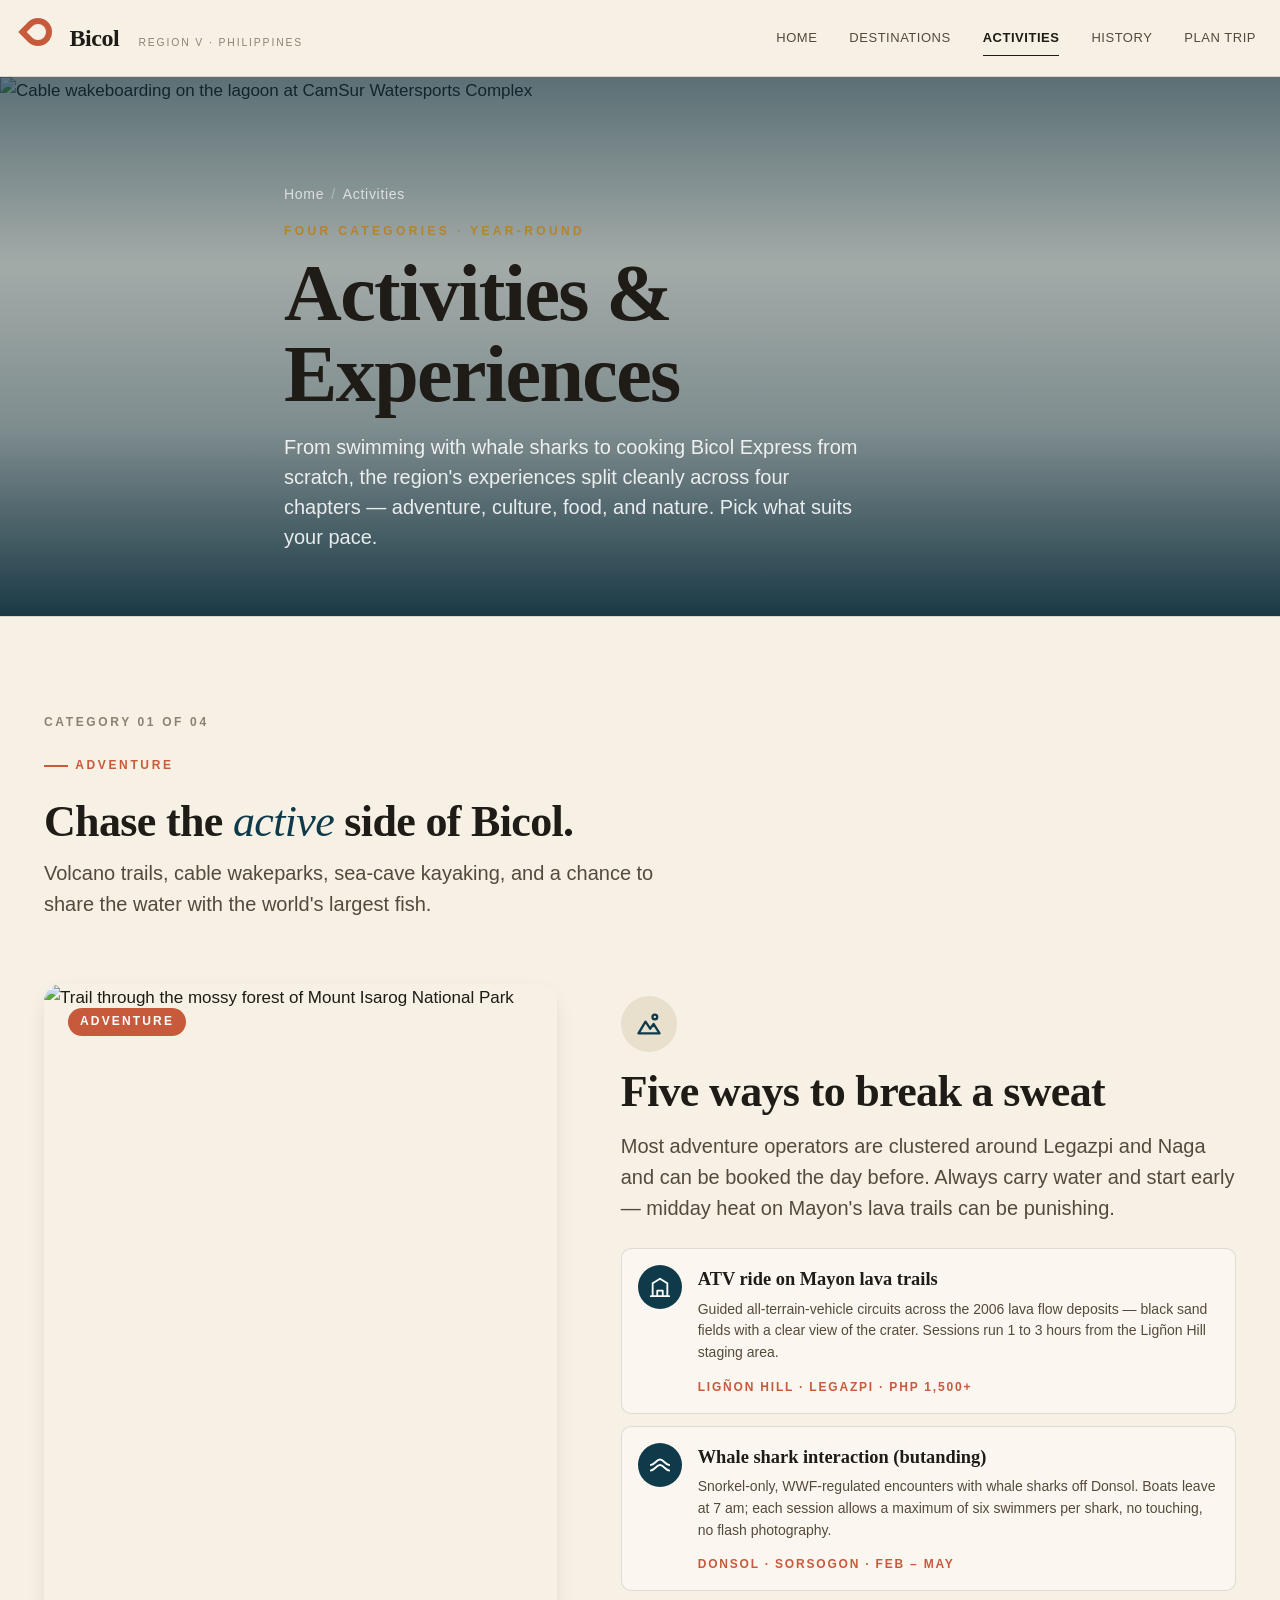
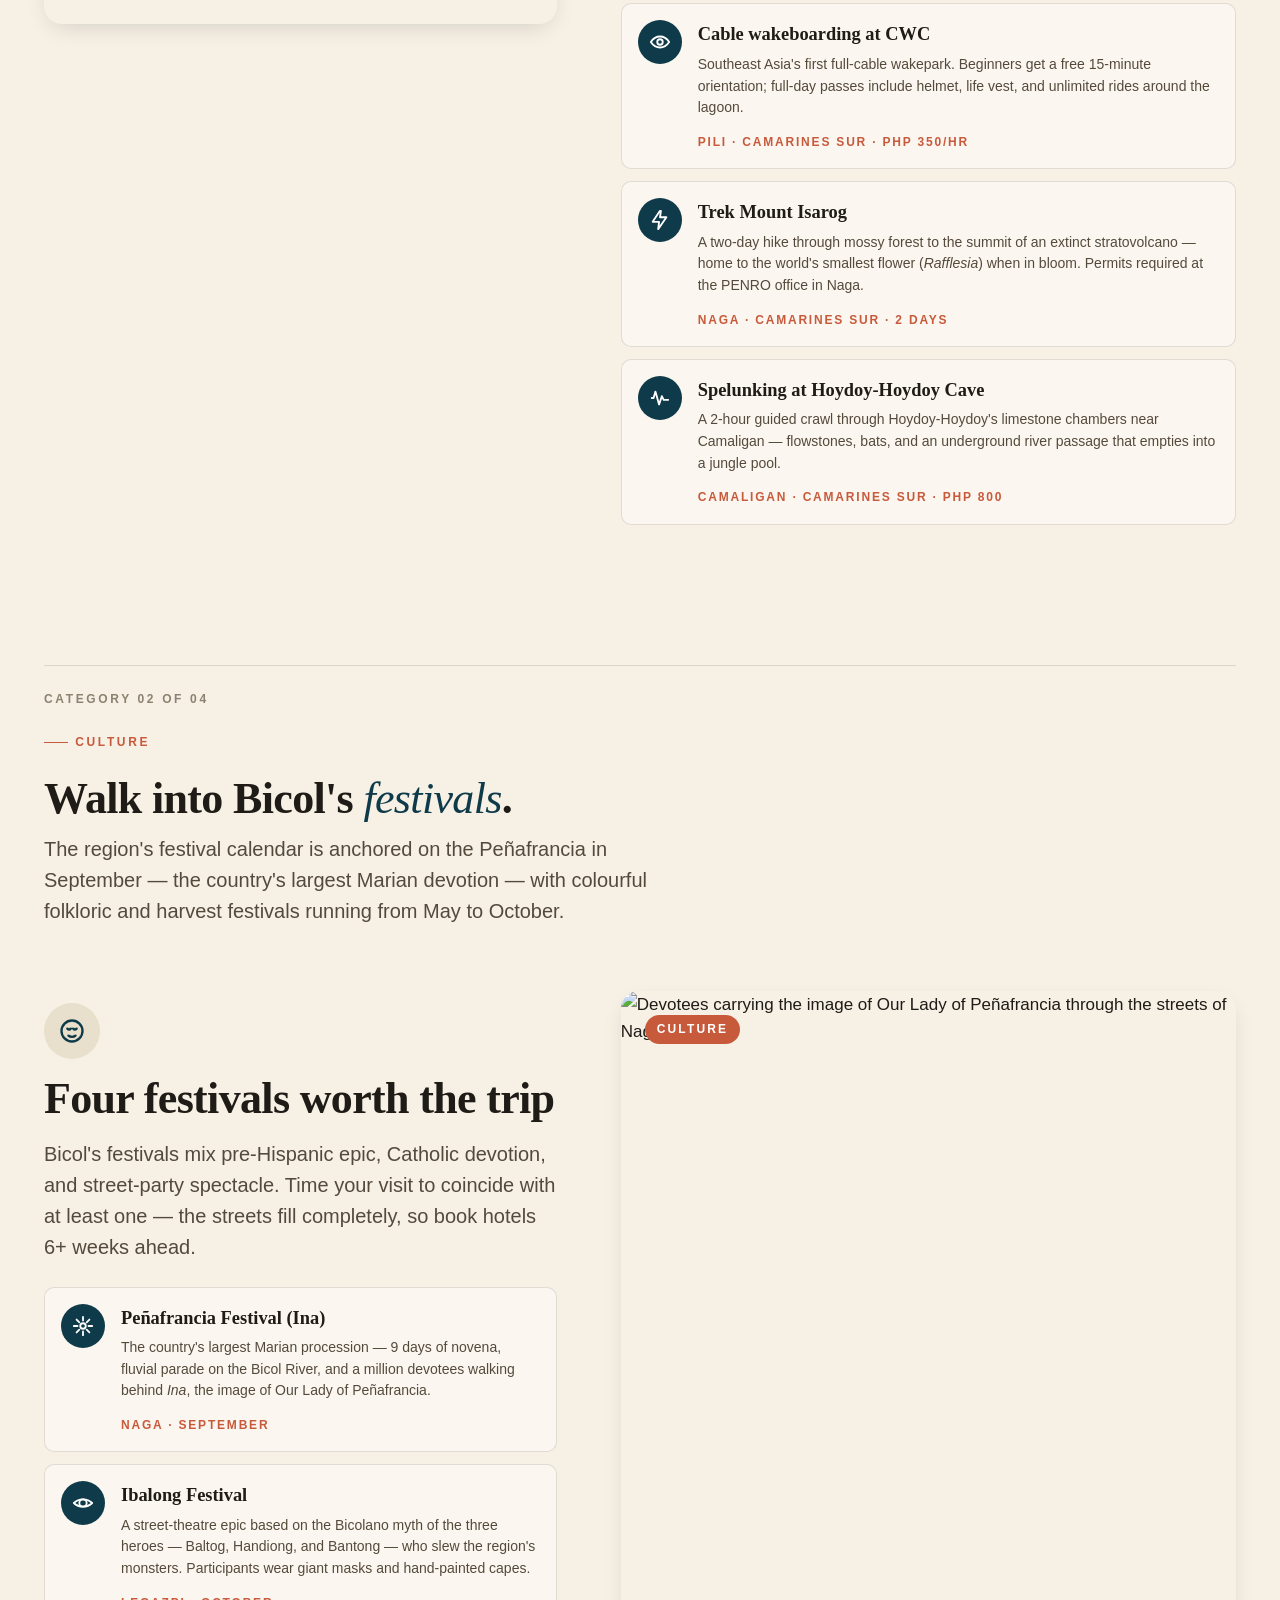
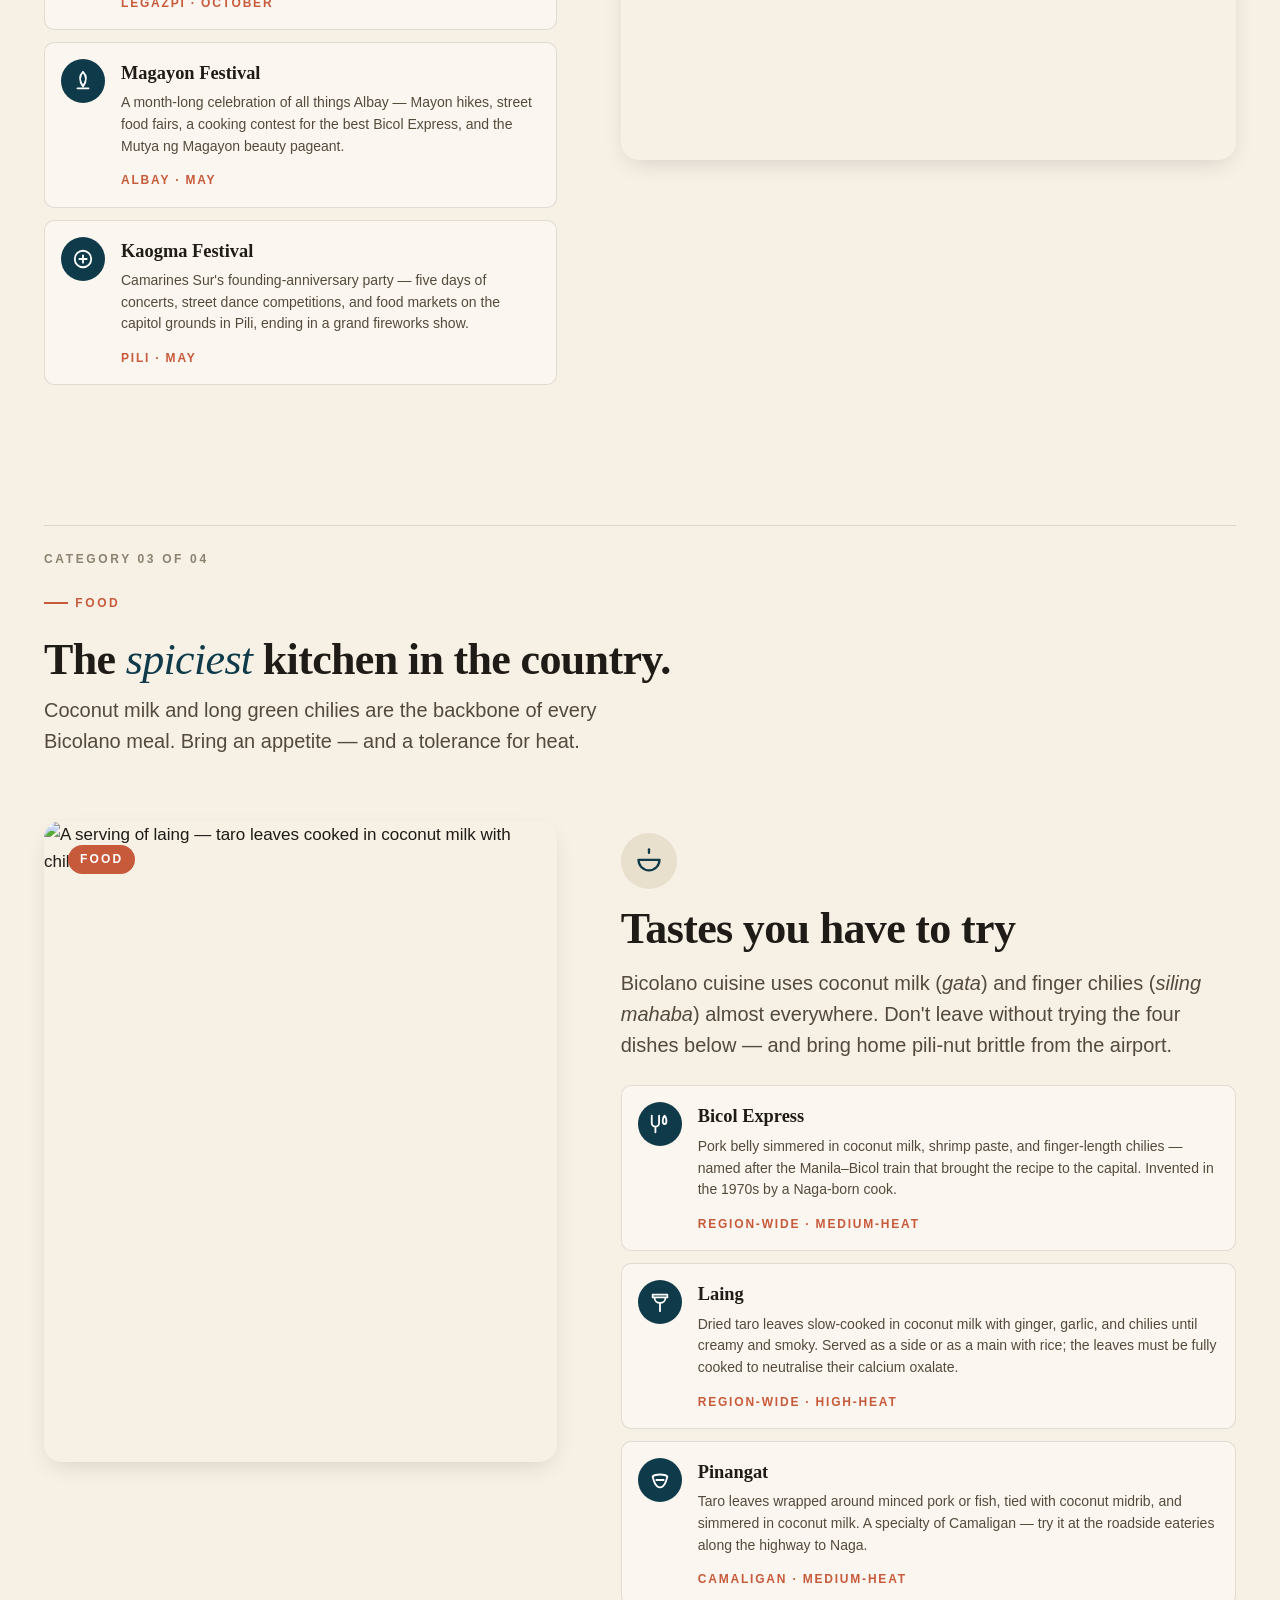
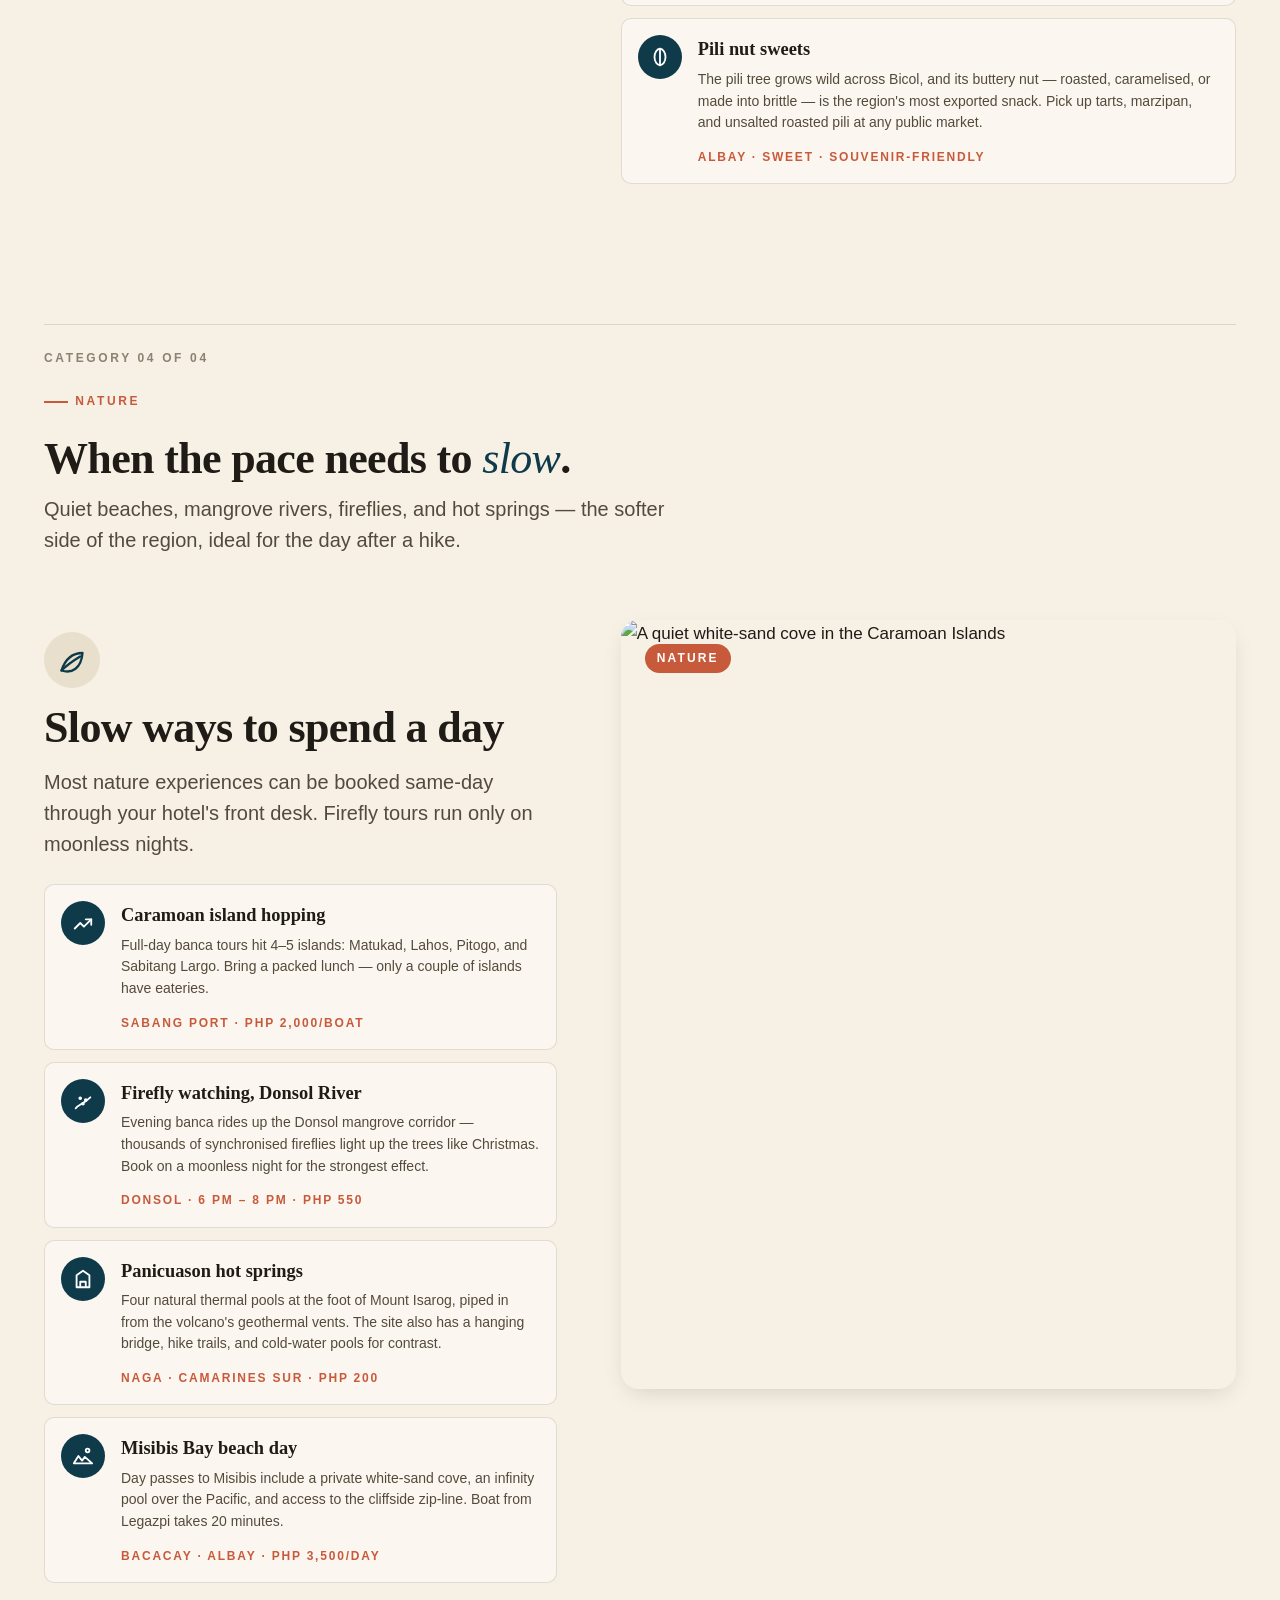
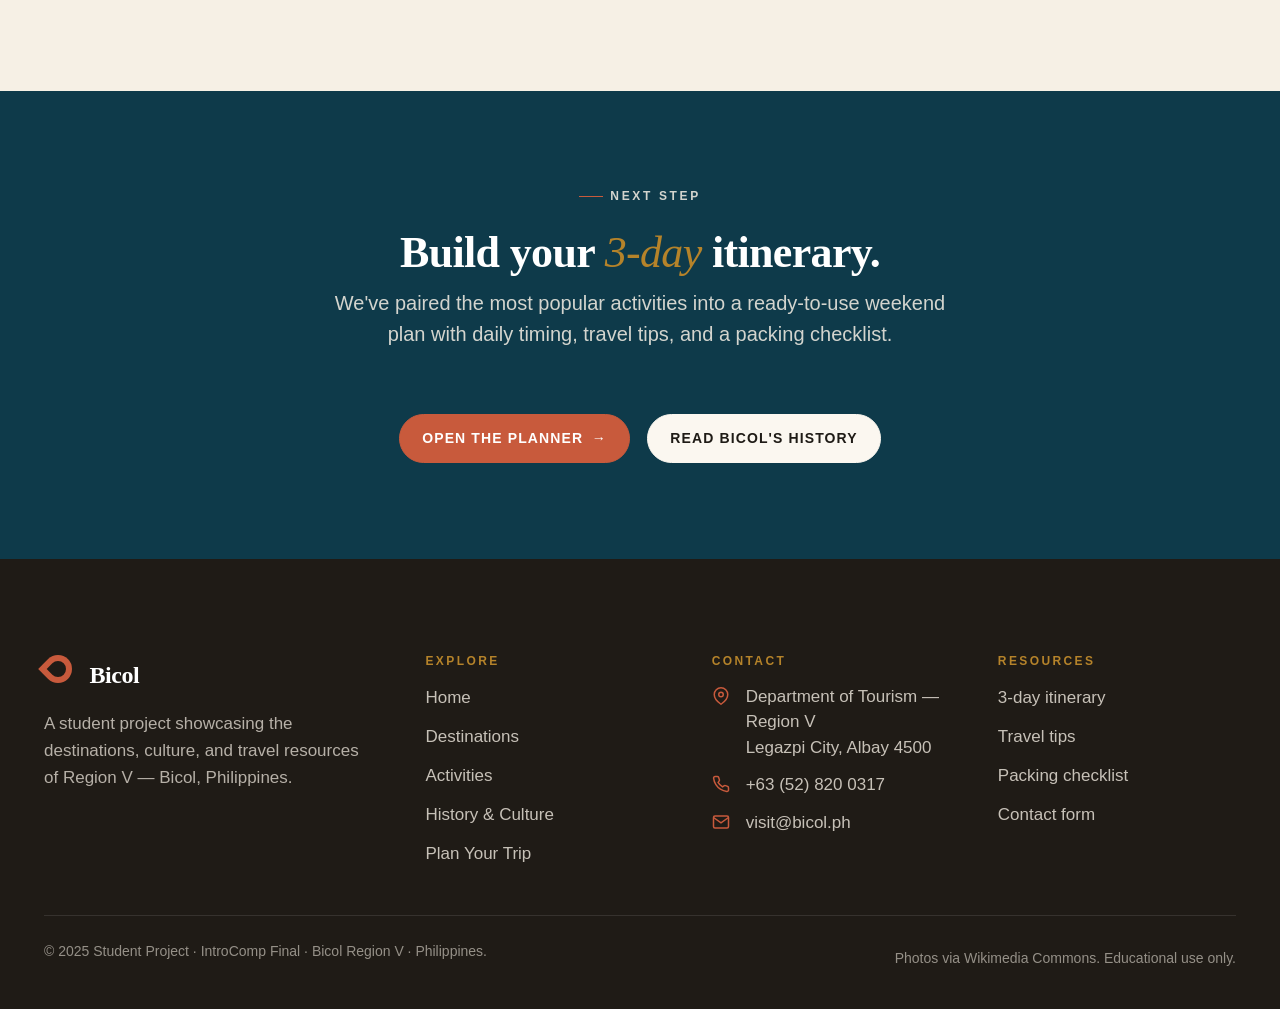
==== commit 81287d5b: "Update activities.html" ====
--- a/activities.html
+++ b/activities.html
@@ -13,7 +13,7 @@
   <link href="https://fonts.googleapis.com/css2?family=Playfair+Display:ital,wght@0,400;0,500;0,600;0,700;1,400;1,500;1,600&family=Inter:wght@400;500;600;700&display=swap" rel="stylesheet">
 
   <!-- Stylesheet -->
-  <link rel="stylesheet" href="css/style.css">
+  <link rel="stylesheet" href="style.css">
 </head>
 <body class="page-activities">
 
--- a/style.css
+++ b/style.css
@@ -0,0 +1,1958 @@
+/* ==================================================================
+   BICOL · Editorial Travel Magazine Stylesheet
+   ------------------------------------------------------------------
+   Table of Contents
+   ------------------------------------------------------------------
+   1.  Design Tokens .......................... CSS custom properties
+   2.  Modern Reset & Base .................... element defaults
+   3.  Typography Scale ........................ type system
+   4.  Layout Primitives ...................... container, grid helpers
+   5.  Buttons & Links ........................ interactions
+   6.  Site Header & Navigation .............. sticky, mobile menu
+   7.  Hero ................................... full-bleed, overlay
+   8.  Section Header .......................... label + headline
+   9.  Intro / About Block ..................... two-column intro
+   10. Featured Destination ................... asymmetric feature
+   11. Destination Detail (destinations.html) . alternating rows
+   12. Gallery Grid ........................... masonry-like grid
+   13. Activities ............................. category cards + icons
+   14. History & Culture ...................... timeline + lists
+   15. Plan Trip: Itinerary Table ............. styled table
+   16. Plan Trip: Tips & Checklist ............ icons + checklist
+   17. Plan Trip: Contact Form ................ styled form controls
+   18. CTA Strip .............................. full-width callout
+   19. Footer ................................. multi-column
+   20. Utilities .............................. helpers
+   21. Responsive Media Queries ............... tablet, mobile
+   22. Reduced Motion ......................... accessibility
+   ================================================================== */
+
+
+/* ==================================================================
+   1. DESIGN TOKENS
+   =============================================================== */
+:root {
+  /* Color system — warm sand base + ocean teal + terracotta accent */
+  --sand-cream:        #F6F0E5;  /* page background */
+  --sand-light:        #FBF7F0;  /* raised surface */
+  --sand-deep:         #E8DFCC;  /* alt surface / dividers */
+  --sand-shadow:       #D8CDB4;  /* hover borders */
+
+  --ink:               #1F1B16;  /* primary text */
+  --ink-soft:          #544A3C;  /* secondary text */
+  --ink-muted:         #8C8270;  /* tertiary text */
+  --ink-faint:         #B5AB99;  /* placeholder */
+
+  --ocean:             #0E3A4A;  /* primary accent (deep teal) */
+  --ocean-deep:        #082A38;  /* hover / pressed */
+  --ocean-soft:        #C7D5DA;  /* subtle bg tint */
+
+  --terracotta:        #C85A3C;  /* warm accent (Mayon glow) */
+  --terracotta-deep:   #9E3E22;  /* hover */
+
+  --gold:              #B5832A;  /* pili gold (subtle accent) */
+
+  --white:             #FFFFFF;
+  --rule:              rgba(31, 27, 22, 0.12);  /* hairline divider */
+  --rule-strong:       rgba(31, 27, 22, 0.22);
+
+  /* Typography */
+  --font-display:      'Playfair Display', 'Times New Roman', Georgia, serif;
+  --font-body:         'Inter', -apple-system, BlinkMacSystemFont, 'Segoe UI', sans-serif;
+
+  /* Type scale — fluid via clamp */
+  --t-eyebrow:         0.75rem;     /* 12px */
+  --t-caption:         0.875rem;     /* 14px */
+  --t-body:            1.0625rem;    /* 17px */
+  --t-lede:            1.25rem;      /* 20px */
+  --t-h4:              clamp(1.125rem, 1rem + 0.6vw, 1.375rem);
+  --t-h3:              clamp(1.375rem, 1.2rem + 0.8vw, 1.75rem);
+  --t-h2:              clamp(1.875rem, 1.4rem + 2vw, 2.75rem);
+  --t-h1:              clamp(2.5rem, 1.6rem + 4.5vw, 5rem);
+  --t-hero:            clamp(3.5rem, 2rem + 8vw, 8rem);
+
+  /* Spacing scale (8px base) */
+  --space-1:   0.25rem;   /* 4px */
+  --space-2:   0.5rem;    /* 8px */
+  --space-3:   0.75rem;   /* 12px */
+  --space-4:   1rem;      /* 16px */
+  --space-5:   1.5rem;    /* 24px */
+  --space-6:   2rem;      /* 32px */
+  --space-7:   3rem;      /* 48px */
+  --space-8:   4rem;      /* 64px */
+  --space-9:   6rem;      /* 96px */
+  --space-10:  8rem;      /* 128px */
+
+  /* Layout */
+  --container:         1240px;
+  --container-prose:   760px;
+  --container-wide:    1440px;
+  --gutter:            1.5rem;
+
+  /* Radius */
+  --radius-sm:    4px;
+  --radius-md:    10px;
+  --radius-lg:    18px;
+  --radius-pill:  999px;
+
+  /* Shadows */
+  --shadow-sm:   0 1px 2px rgba(31, 27, 22, 0.06);
+  --shadow-md:   0 8px 24px -8px rgba(31, 27, 22, 0.18);
+  --shadow-lg:   0 24px 60px -20px rgba(31, 27, 22, 0.28);
+
+  /* Motion */
+  --ease-out:    cubic-bezier(0.2, 0.8, 0.2, 1);
+  --ease-in-out: cubic-bezier(0.4, 0, 0.2, 1);
+  --dur-fast:    180ms;
+  --dur:          320ms;
+  --dur-slow:     600ms;
+}
+
+
+/* ==================================================================
+   2. MODERN RESET & BASE
+   =============================================================== */
+*, *::before, *::after { box-sizing: border-box; }
+
+* { margin: 0; padding: 0; }
+
+html {
+  -webkit-text-size-adjust: 100%;
+  scroll-behavior: smooth;
+  font-size: 100%;
+}
+
+body {
+  font-family: var(--font-body);
+  font-size: var(--t-body);
+  line-height: 1.6;
+  color: var(--ink);
+  background: var(--sand-cream);
+  -webkit-font-smoothing: antialiased;
+  -moz-osx-font-smoothing: grayscale;
+  text-rendering: optimizeLegibility;
+  overflow-x: hidden;
+}
+
+img, picture, video, svg {
+  display: block;
+  max-width: 100%;
+  height: auto;
+}
+
+a { color: inherit; text-decoration: none; }
+ul, ol { list-style: none; }
+button, input, textarea, select {
+  font: inherit;
+  color: inherit;
+  background: none;
+  border: none;
+}
+
+/* Selection style */
+::selection {
+  background: var(--terracotta);
+  color: var(--white);
+}
+
+/* Visible focus outline for accessibility */
+:focus-visible {
+  outline: 2px solid var(--ocean);
+  outline-offset: 3px;
+  border-radius: 2px;
+}
+
+/* Skip link for keyboard users */
+.skip-link {
+  position: absolute;
+  left: -999px;
+  top: 0;
+  z-index: 1000;
+  background: var(--ink);
+  color: var(--sand-light);
+  padding: var(--space-3) var(--space-5);
+  font-size: var(--t-caption);
+  letter-spacing: 0.05em;
+  text-transform: uppercase;
+}
+.skip-link:focus {
+  left: var(--space-4);
+  top: var(--space-4);
+}
+
+
+/* ==================================================================
+   3. TYPOGRAPHY SCALE
+   =============================================================== */
+h1, h2, h3, h4, h5 {
+  font-family: var(--font-display);
+  font-weight: 600;
+  line-height: 1.08;
+  color: var(--ink);
+  letter-spacing: -0.015em;
+}
+
+h1 { font-size: var(--t-h1); }
+h2 { font-size: var(--t-h2); }
+h3 { font-size: var(--t-h3); }
+h4 { font-size: var(--t-h4); }
+
+p { margin-block: 0 1em; }
+p:last-child { margin-bottom: 0; }
+
+.eyebrow,
+.eyebrow-label {
+  font-family: var(--font-body);
+  font-size: var(--t-eyebrow);
+  font-weight: 600;
+  text-transform: uppercase;
+  letter-spacing: 0.22em;
+  color: var(--terracotta);
+}
+
+.lede {
+  font-size: var(--t-lede);
+  line-height: 1.55;
+  color: var(--ink-soft);
+  font-weight: 400;
+}
+
+em, .italic { font-style: italic; }
+strong { font-weight: 600; color: var(--ink); }
+
+
+/* ==================================================================
+   4. LAYOUT PRIMITIVES
+   =============================================================== */
+.container {
+  width: 100%;
+  max-width: var(--container);
+  margin-inline: auto;
+  padding-inline: var(--gutter);
+}
+
+.container--prose { max-width: var(--container-prose); }
+.container--wide  { max-width: var(--container-wide); }
+
+.section {
+  padding-block: var(--space-9);
+  position: relative;
+}
+
+.section--tight { padding-block: var(--space-8); }
+.section--loose { padding-block: var(--space-10); }
+
+.section--alt    { background: var(--sand-light); }
+.section--ocean   { background: var(--ocean); color: var(--sand-cream); }
+.section--ocean h2, .section--ocean h3, .section--ocean h4 { color: var(--white); }
+.section--ocean .eyebrow { color: var(--gold); }
+.section--ocean p { color: rgba(246, 240, 229, 0.85); }
+
+.section--ink     { background: var(--ink); color: var(--sand-cream); }
+.section--ink h2, .section--ink h3, .section--ink h4 { color: var(--white); }
+.section--ink .eyebrow { color: var(--terracotta); }
+
+/* Hairline divider between sections */
+.rule {
+  height: 1px;
+  background: var(--rule);
+  border: 0;
+  margin-block: 0;
+}
+
+
+/* ==================================================================
+   5. BUTTONS & LINKS
+   =============================================================== */
+.btn {
+  display: inline-flex;
+  align-items: center;
+  gap: 0.6em;
+  padding: 0.85em 1.6em;
+  border-radius: var(--radius-pill);
+  font-family: var(--font-body);
+  font-size: var(--t-caption);
+  font-weight: 600;
+  letter-spacing: 0.08em;
+  text-transform: uppercase;
+  cursor: pointer;
+  transition: background var(--dur) var(--ease-out),
+              color var(--dur) var(--ease-out),
+              border-color var(--dur) var(--ease-out),
+              transform var(--dur) var(--ease-out);
+}
+
+.btn--primary {
+  background: var(--ocean);
+  color: var(--white);
+  border: 1.5px solid var(--ocean);
+}
+.btn--primary:hover {
+  background: var(--ocean-deep);
+  border-color: var(--ocean-deep);
+  transform: translateY(-2px);
+}
+
+.btn--ghost {
+  background: transparent;
+  color: var(--ink);
+  border: 1.5px solid var(--rule-strong);
+}
+.btn--ghost:hover {
+  background: var(--ink);
+  color: var(--sand-light);
+  border-color: var(--ink);
+}
+
+.btn--light {
+  background: var(--sand-light);
+  color: var(--ink);
+  border: 1.5px solid var(--sand-light);
+}
+.btn--light:hover {
+  background: transparent;
+  color: var(--white);
+  border-color: var(--white);
+}
+
+.btn--terracotta {
+  background: var(--terracotta);
+  color: var(--white);
+  border: 1.5px solid var(--terracotta);
+}
+.btn--terracotta:hover {
+  background: var(--terracotta-deep);
+  border-color: var(--terracotta-deep);
+  transform: translateY(-2px);
+}
+
+/* Arrow icon used in buttons */
+.btn .arrow {
+  display: inline-block;
+  transition: transform var(--dur) var(--ease-out);
+}
+.btn:hover .arrow { transform: translateX(4px); }
+
+/* Inline text link with underline animation */
+.link-underline {
+  color: var(--ink);
+  font-weight: 500;
+  background-image: linear-gradient(currentColor, currentColor);
+  background-size: 100% 1px;
+  background-repeat: no-repeat;
+  background-position: 0 100%;
+  padding-bottom: 2px;
+  transition: background-size var(--dur) var(--ease-out);
+}
+.link-underline:hover {
+  background-size: 0% 1px;
+  background-position: 100% 100%;
+  color: var(--terracotta);
+}
+
+
+/* ==================================================================
+   6. SITE HEADER & NAVIGATION
+   =============================================================== */
+.site-header {
+  position: sticky;
+  top: 0;
+  z-index: 100;
+  background: rgba(246, 240, 229, 0.92);
+  backdrop-filter: blur(12px);
+  -webkit-backdrop-filter: blur(12px);
+  border-bottom: 1px solid var(--rule);
+  transition: background var(--dur) var(--ease-out),
+              border-color var(--dur) var(--ease-out);
+}
+
+.site-header__inner {
+  max-width: var(--container-wide);
+  margin-inline: auto;
+  padding-inline: var(--gutter);
+  height: 76px;
+  display: flex;
+  align-items: center;
+  justify-content: space-between;
+  gap: var(--space-5);
+}
+
+/* Brand / logo */
+.brand {
+  display: inline-flex;
+  align-items: baseline;
+  gap: 0.4em;
+  font-family: var(--font-display);
+  font-weight: 700;
+  font-size: 1.5rem;
+  letter-spacing: -0.02em;
+  color: var(--ink);
+}
+.brand__mark {
+  display: inline-block;
+  width: 28px;
+  height: 28px;
+  background: var(--terracotta);
+  border-radius: 50% 50% 50% 0;
+  transform: rotate(45deg);
+  position: relative;
+  margin-right: 0.5rem;
+  flex: 0 0 auto;
+}
+.brand__mark::after {
+  content: '';
+  position: absolute;
+  inset: 6px;
+  background: var(--sand-cream);
+  border-radius: 50% 50% 50% 0;
+}
+.brand__small {
+  font-family: var(--font-body);
+  font-size: 0.65rem;
+  font-weight: 500;
+  text-transform: uppercase;
+  letter-spacing: 0.18em;
+  color: var(--ink-muted);
+  margin-left: 0.6rem;
+}
+
+/* Primary navigation */
+.nav-list {
+  display: flex;
+  align-items: center;
+  gap: var(--space-6);
+}
+
+.nav-link {
+  position: relative;
+  display: inline-block;
+  padding: 0.5rem 0;
+  font-size: 0.8125rem;
+  font-weight: 500;
+  letter-spacing: 0.04em;
+  color: var(--ink-soft);
+  text-transform: uppercase;
+  transition: color var(--dur) var(--ease-out);
+}
+.nav-link::after {
+  content: '';
+  position: absolute;
+  left: 0; right: 100%;
+  bottom: 0;
+  height: 1.5px;
+  background: var(--terracotta);
+  transition: right var(--dur) var(--ease-out);
+}
+.nav-link:hover { color: var(--ink); }
+.nav-link:hover::after { right: 0; }
+
+/* Active page indicator (driven by body class) */
+body.page-home         .nav-link[href="index.html"]::after,
+body.page-destinations .nav-link[href="destinations.html"]::after,
+body.page-activities  .nav-link[href="activities.html"]::after,
+body.page-history     .nav-link[href="history.html"]::after,
+body.page-plan        .nav-link[href="plan-trip.html"]::after {
+  right: 0;
+  background: var(--ink);
+}
+body.page-home         .nav-link[href="index.html"],
+body.page-destinations .nav-link[href="destinations.html"],
+body.page-activities  .nav-link[href="activities.html"],
+body.page-history     .nav-link[href="history.html"],
+body.page-plan        .nav-link[href="plan-trip.html"] {
+  color: var(--ink);
+  font-weight: 600;
+}
+
+/* Mobile nav toggle — pure CSS checkbox hack */
+.nav-toggle {
+  position: absolute;
+  width: 1px; height: 1px;
+  opacity: 0;
+  pointer-events: none;
+}
+.nav-toggle-label {
+  display: none;
+  flex-direction: column;
+  gap: 5px;
+  cursor: pointer;
+  padding: var(--space-2);
+  z-index: 110;
+}
+.nav-toggle-label span {
+  display: block;
+  width: 24px;
+  height: 2px;
+  background: var(--ink);
+  transition: transform var(--dur) var(--ease-out),
+              opacity var(--dur) var(--ease-out);
+}
+.nav-toggle:checked + .nav-toggle-label span:nth-child(1) {
+  transform: translateY(7px) rotate(45deg);
+}
+.nav-toggle:checked + .nav-toggle-label span:nth-child(2) {
+  opacity: 0;
+}
+.nav-toggle:checked + .nav-toggle-label span:nth-child(3) {
+  transform: translateY(-7px) rotate(-45deg);
+}
+
+
+/* ==================================================================
+   7. HERO
+   =============================================================== */
+.hero {
+  position: relative;
+  min-height: 92vh;
+  display: flex;
+  align-items: flex-end;
+  overflow: hidden;
+  isolation: isolate;
+}
+.hero__media {
+  position: absolute;
+  inset: 0;
+  z-index: -2;
+}
+.hero__media img {
+  width: 100%;
+  height: 100%;
+  object-fit: cover;
+  object-position: center 35%;
+  animation: hero-zoom 18s var(--ease-out) forwards;
+}
+@keyframes hero-zoom {
+  from { transform: scale(1.06); }
+  to   { transform: scale(1); }
+}
+
+.hero__overlay {
+  position: absolute;
+  inset: 0;
+  z-index: -1;
+  background:
+    linear-gradient(180deg,
+      rgba(8, 42, 56, 0.45) 0%,
+      rgba(8, 42, 56, 0.15) 40%,
+      rgba(8, 42, 56, 0.55) 75%,
+      rgba(8, 42, 56, 0.85) 100%);
+}
+
+.hero__content {
+  position: relative;
+  z-index: 1;
+  padding-block: var(--space-8) var(--space-9);
+  color: var(--white);
+  max-width: 720px;
+}
+
+.hero__eyebrow {
+  font-size: var(--t-eyebrow);
+  font-weight: 600;
+  text-transform: uppercase;
+  letter-spacing: 0.32em;
+  color: var(--sand-cream);
+  opacity: 0.85;
+  margin-bottom: var(--space-4);
+  display: flex;
+  align-items: center;
+  gap: var(--space-3);
+  animation: fade-up 0.8s var(--ease-out) 0.2s both;
+}
+.hero__eyebrow::before {
+  content: '';
+  width: 36px;
+  height: 1px;
+  background: currentColor;
+}
+
+.hero__title {
+  font-family: var(--font-display);
+  font-size: var(--t-hero);
+  font-weight: 700;
+  line-height: 0.95;
+  letter-spacing: -0.04em;
+  color: var(--white);
+  margin-bottom: var(--space-5);
+  animation: fade-up 0.9s var(--ease-out) 0.35s both;
+}
+.hero__title em {
+  font-style: italic;
+  font-weight: 500;
+  color: var(--gold);
+}
+
+.hero__tagline {
+  font-size: var(--t-lede);
+  line-height: 1.5;
+  color: rgba(255, 255, 255, 0.92);
+  max-width: 540px;
+  margin-bottom: var(--space-6);
+  animation: fade-up 1s var(--ease-out) 0.5s both;
+}
+
+.hero__actions {
+  display: flex;
+  flex-wrap: wrap;
+  gap: var(--space-3);
+  animation: fade-up 1.1s var(--ease-out) 0.65s both;
+}
+
+@keyframes fade-up {
+  from { opacity: 0; transform: translateY(20px); }
+  to   { opacity: 1; transform: translateY(0); }
+}
+
+/* Page hero (smaller, used on inner pages) */
+.page-hero {
+  position: relative;
+  min-height: 60vh;
+  display: flex;
+  align-items: flex-end;
+  overflow: hidden;
+  isolation: isolate;
+  border-bottom: 1px solid var(--rule);
+}
+.page-hero__media {
+  position: absolute;
+  inset: 0;
+  z-index: -1;
+}
+.page-hero__media img {
+  width: 100%;
+  height: 100%;
+  object-fit: cover;
+  object-position: center 40%;
+}
+.page-hero__media::after {
+  content: '';
+  position: absolute;
+  inset: 0;
+  background:
+    linear-gradient(180deg,
+      rgba(8, 42, 56, 0.65) 0%,
+      rgba(8, 42, 56, 0.35) 35%,
+      rgba(8, 42, 56, 0.50) 65%,
+      rgba(8, 42, 56, 0.92) 100%);
+}
+.page-hero__content {
+  position: relative;
+  z-index: 1;
+  padding-block: var(--space-7) var(--space-8);
+  color: var(--white);
+  max-width: 760px;
+}
+.page-hero__eyebrow {
+  font-size: var(--t-eyebrow);
+  font-weight: 600;
+  text-transform: uppercase;
+  letter-spacing: 0.28em;
+  color: var(--gold);
+  margin-bottom: var(--space-3);
+}
+.page-hero__title {
+  font-family: var(--font-display);
+  font-size: var(--t-h1);
+  font-weight: 700;
+  line-height: 1.02;
+  letter-spacing: -0.02em;
+  margin-bottom: var(--space-4);
+}
+.page-hero__lede {
+  font-size: var(--t-lede);
+  color: rgba(255, 255, 255, 0.88);
+  max-width: 580px;
+  line-height: 1.5;
+}
+
+/* Breadcrumb micro-text on inner page heroes */
+.breadcrumb {
+  display: flex;
+  align-items: center;
+  gap: 0.5em;
+  font-size: var(--t-caption);
+  color: rgba(255, 255, 255, 0.7);
+  margin-bottom: var(--space-4);
+  letter-spacing: 0.05em;
+}
+.breadcrumb a:hover { color: var(--white); }
+.breadcrumb__sep { opacity: 0.5; }
+
+
+/* ==================================================================
+   8. SECTION HEADER (label + headline + intro)
+   =============================================================== */
+.section-header {
+  display: grid;
+  grid-template-columns: minmax(0, 1fr);
+  gap: var(--space-3);
+  margin-bottom: var(--space-8);
+  max-width: 760px;
+}
+.section-header--centered {
+  margin-inline: auto;
+  text-align: center;
+  justify-items: center;
+}
+.section-header--split {
+  grid-template-columns: 1fr 1fr;
+  align-items: end;
+  gap: var(--space-7);
+  max-width: none;
+}
+.section-header__index {
+  font-family: var(--font-body);
+  font-size: var(--t-eyebrow);
+  font-weight: 600;
+  letter-spacing: 0.22em;
+  color: var(--ink-muted);
+  text-transform: uppercase;
+}
+.section-header__eyebrow {
+  font-size: var(--t-eyebrow);
+  font-weight: 600;
+  text-transform: uppercase;
+  letter-spacing: 0.22em;
+  color: var(--terracotta);
+  display: inline-flex;
+  align-items: center;
+  gap: 0.6em;
+}
+.section-header__eyebrow::before {
+  content: '';
+  width: 24px;
+  height: 1.5px;
+  background: var(--terracotta);
+}
+.section-header__title {
+  font-size: var(--t-h2);
+  line-height: 1.05;
+  letter-spacing: -0.015em;
+}
+.section-header__title em {
+  font-style: italic;
+  font-weight: 500;
+  color: var(--ocean);
+}
+.section--ocean .section-header__title em { color: var(--gold); }
+.section-header__lede {
+  font-size: var(--t-lede);
+  line-height: 1.55;
+  color: var(--ink-soft);
+  max-width: 56ch;
+}
+
+
+/* ==================================================================
+   9. INTRO / ABOUT BLOCK
+   =============================================================== */
+.intro {
+  display: grid;
+  grid-template-columns: 1.1fr 1fr;
+  gap: var(--space-8);
+  align-items: start;
+}
+.intro__body p { font-size: 1.0625rem; line-height: 1.7; color: var(--ink-soft); margin-bottom: 1em; }
+.intro__body p:first-child::first-letter {
+  font-family: var(--font-display);
+  font-size: 4.5rem;
+  font-weight: 700;
+  float: left;
+  line-height: 0.9;
+  margin: 0.05em 0.15em 0 0;
+  color: var(--terracotta);
+}
+
+/* Stat panel */
+.stats {
+  display: grid;
+  grid-template-columns: 1fr;
+  gap: var(--space-4);
+  padding: var(--space-6);
+  background: var(--ink);
+  color: var(--sand-cream);
+  border-radius: var(--radius-lg);
+  position: relative;
+  overflow: hidden;
+}
+.stats::before {
+  content: 'BICOL';
+  position: absolute;
+  bottom: -0.3em;
+  right: -0.05em;
+  font-family: var(--font-display);
+  font-size: 6rem;
+  font-weight: 700;
+  color: rgba(255, 255, 255, 0.04);
+  letter-spacing: -0.04em;
+  pointer-events: none;
+}
+.stat {
+  padding-block: var(--space-4);
+  border-bottom: 1px solid rgba(255, 255, 255, 0.08);
+}
+.stat:last-child { border-bottom: 0; }
+.stat__value {
+  font-family: var(--font-display);
+  font-size: 2.5rem;
+  font-weight: 600;
+  line-height: 1;
+  color: var(--white);
+  letter-spacing: -0.02em;
+}
+.stat__value sup { font-size: 0.5em; color: var(--gold); font-weight: 500; }
+.stat__label {
+  font-size: var(--t-eyebrow);
+  font-weight: 500;
+  text-transform: uppercase;
+  letter-spacing: 0.18em;
+  color: rgba(246, 240, 229, 0.7);
+  margin-top: var(--space-2);
+}
+
+
+/* ==================================================================
+   10. FEATURED DESTINATION
+   =============================================================== */
+.featured {
+  display: grid;
+  grid-template-columns: 1.4fr 1fr;
+  gap: var(--space-7);
+  align-items: center;
+}
+.featured__media {
+  position: relative;
+  border-radius: var(--radius-lg);
+  overflow: hidden;
+  aspect-ratio: 4 / 3;
+  box-shadow: var(--shadow-md);
+}
+.featured__media img {
+  width: 100%; height: 100%;
+  object-fit: cover;
+  transition: transform var(--dur-slow) var(--ease-out);
+}
+.featured:hover .featured__media img { transform: scale(1.04); }
+
+.featured__tag {
+  position: absolute;
+  top: var(--space-4);
+  left: var(--space-4);
+  background: var(--sand-light);
+  color: var(--ink);
+  padding: 0.4em 0.9em;
+  border-radius: var(--radius-pill);
+  font-size: var(--t-eyebrow);
+  font-weight: 600;
+  text-transform: uppercase;
+  letter-spacing: 0.15em;
+  box-shadow: var(--shadow-sm);
+}
+
+.featured__body { padding-inline: var(--space-2); }
+.featured__body .eyebrow { margin-bottom: var(--space-3); }
+.featured__title {
+  font-size: var(--t-h2);
+  line-height: 1.05;
+  margin-bottom: var(--space-4);
+}
+.featured__title em { font-style: italic; color: var(--terracotta); }
+.featured__body p {
+  font-size: var(--t-body);
+  line-height: 1.7;
+  color: var(--ink-soft);
+  margin-bottom: var(--space-5);
+}
+.featured__meta {
+  display: flex;
+  flex-wrap: wrap;
+  gap: var(--space-5);
+  padding-block: var(--space-4);
+  border-block: 1px solid var(--rule);
+  margin-bottom: var(--space-5);
+}
+.featured__meta-item {
+  display: flex;
+  flex-direction: column;
+  gap: 2px;
+}
+.featured__meta-label {
+  font-size: var(--t-eyebrow);
+  font-weight: 500;
+  text-transform: uppercase;
+  letter-spacing: 0.15em;
+  color: var(--ink-muted);
+}
+.featured__meta-value {
+  font-family: var(--font-display);
+  font-size: 1.1rem;
+  color: var(--ink);
+  font-weight: 600;
+}
+
+
+/* ==================================================================
+   11. DESTINATION DETAIL (destinations.html)
+   =============================================================== */
+.destination {
+  display: grid;
+  grid-template-columns: 1fr 1fr;
+  gap: var(--space-7);
+  align-items: center;
+  margin-bottom: var(--space-10);
+}
+.destination:last-child { margin-bottom: 0; }
+
+.destination--reverse .destination__media { order: 2; }
+
+.destination__media {
+  position: relative;
+  border-radius: var(--radius-lg);
+  overflow: hidden;
+  aspect-ratio: 5 / 4;
+  box-shadow: var(--shadow-md);
+}
+.destination__media img {
+  width: 100%; height: 100%;
+  object-fit: cover;
+  transition: transform var(--dur-slow) var(--ease-out);
+}
+.destination:hover .destination__media img { transform: scale(1.05); }
+
+.destination__index {
+  position: absolute;
+  bottom: var(--space-4);
+  right: var(--space-4);
+  background: rgba(31, 27, 22, 0.85);
+  color: var(--sand-cream);
+  width: 48px; height: 48px;
+  border-radius: 50%;
+  display: flex;
+  align-items: center;
+  justify-content: center;
+  font-family: var(--font-display);
+  font-weight: 600;
+  font-size: 1rem;
+  letter-spacing: 0.02em;
+}
+
+.destination__body { padding-inline: var(--space-2); }
+.destination__number {
+  font-family: var(--font-display);
+  font-size: 0.95rem;
+  font-weight: 500;
+  color: var(--terracotta);
+  letter-spacing: 0.04em;
+  margin-bottom: var(--space-3);
+  display: block;
+}
+.destination__title {
+  font-size: var(--t-h2);
+  line-height: 1.05;
+  margin-bottom: var(--space-4);
+}
+.destination__location {
+  display: inline-flex;
+  align-items: center;
+  gap: 0.4em;
+  font-size: var(--t-caption);
+  font-weight: 500;
+  letter-spacing: 0.05em;
+  text-transform: uppercase;
+  color: var(--ocean);
+  background: var(--ocean-soft);
+  padding: 0.4em 0.9em;
+  border-radius: var(--radius-pill);
+  margin-bottom: var(--space-4);
+}
+.destination__location svg {
+  width: 14px; height: 14px;
+  flex: 0 0 auto;
+}
+.destination__desc {
+  font-size: var(--t-body);
+  line-height: 1.7;
+  color: var(--ink-soft);
+  margin-bottom: var(--space-5);
+}
+.destination__tags {
+  display: flex;
+  flex-wrap: wrap;
+  gap: var(--space-2);
+  margin-bottom: var(--space-5);
+}
+.tag {
+  font-size: var(--t-eyebrow);
+  font-weight: 500;
+  text-transform: uppercase;
+  letter-spacing: 0.12em;
+  color: var(--ink-soft);
+  padding: 0.4em 0.8em;
+  border: 1px solid var(--rule-strong);
+  border-radius: var(--radius-pill);
+}
+
+
+/* ==================================================================
+   12. GALLERY GRID
+   =============================================================== */
+.gallery {
+  display: grid;
+  grid-template-columns: repeat(4, 1fr);
+  grid-auto-rows: 220px;
+  gap: var(--space-3);
+}
+.gallery__item {
+  position: relative;
+  overflow: hidden;
+  border-radius: var(--radius-md);
+  background: var(--sand-deep);
+  cursor: pointer;
+}
+.gallery__item img {
+  width: 100%; height: 100%;
+  object-fit: cover;
+  transition: transform var(--dur-slow) var(--ease-out),
+              filter var(--dur) var(--ease-out);
+}
+.gallery__item:hover img {
+  transform: scale(1.06);
+  filter: brightness(0.85);
+}
+.gallery__caption {
+  position: absolute;
+  inset: auto 0 0 0;
+  padding: var(--space-5) var(--space-4) var(--space-4);
+  background: linear-gradient(0deg, rgba(8, 42, 56, 0.85), transparent);
+  color: var(--white);
+  opacity: 0;
+  transform: translateY(10px);
+  transition: opacity var(--dur) var(--ease-out),
+              transform var(--dur) var(--ease-out);
+}
+.gallery__item:hover .gallery__caption {
+  opacity: 1;
+  transform: translateY(0);
+}
+.gallery__caption-name {
+  font-family: var(--font-display);
+  font-size: 1.05rem;
+  font-weight: 600;
+  line-height: 1.2;
+}
+.gallery__caption-loc {
+  font-size: var(--t-eyebrow);
+  text-transform: uppercase;
+  letter-spacing: 0.15em;
+  color: var(--gold);
+  margin-top: 4px;
+}
+/* Featured gallery items span 2 cells */
+.gallery__item--wide   { grid-column: span 2; }
+.gallery__item--tall   { grid-row: span 2; }
+
+
+/* ==================================================================
+   13. ACTIVITIES (category cards + icon list)
+   =============================================================== */
+.activity-section {
+  display: grid;
+  grid-template-columns: 1fr 1.2fr;
+  gap: var(--space-8);
+  align-items: start;
+  margin-bottom: var(--space-10);
+}
+.activity-section:last-child { margin-bottom: 0; }
+
+.activity-section--reverse .activity-section__aside { order: 2; }
+
+.activity-section__aside {
+  position: relative;
+  border-radius: var(--radius-lg);
+  overflow: hidden;
+  aspect-ratio: 4 / 5;
+  box-shadow: var(--shadow-md);
+}
+.activity-section__aside img {
+  width: 100%; height: 100%;
+  object-fit: cover;
+  transition: transform var(--dur-slow) var(--ease-out);
+}
+.activity-section:hover .activity-section__aside img { transform: scale(1.03); }
+.activity-section__aside-tag {
+  position: absolute;
+  top: var(--space-5);
+  left: var(--space-5);
+  background: var(--terracotta);
+  color: var(--white);
+  padding: 0.4em 1em;
+  border-radius: var(--radius-pill);
+  font-size: var(--t-eyebrow);
+  font-weight: 600;
+  text-transform: uppercase;
+  letter-spacing: 0.18em;
+}
+
+.activity-section__body {
+  padding-block: var(--space-3);
+}
+.activity-section__icon {
+  width: 56px; height: 56px;
+  background: var(--sand-deep);
+  border-radius: 50%;
+  display: flex;
+  align-items: center;
+  justify-content: center;
+  color: var(--ocean);
+  margin-bottom: var(--space-4);
+}
+.activity-section__icon svg { width: 28px; height: 28px; }
+.activity-section__title {
+  font-size: var(--t-h2);
+  margin-bottom: var(--space-4);
+}
+.activity-section__lede {
+  font-size: var(--t-lede);
+  color: var(--ink-soft);
+  line-height: 1.55;
+  margin-bottom: var(--space-5);
+  max-width: 56ch;
+}
+
+/* Activity list with custom bullet icons */
+.activity-list {
+  display: grid;
+  gap: var(--space-3);
+}
+.activity-list__item {
+  display: grid;
+  grid-template-columns: auto 1fr;
+  gap: var(--space-4);
+  align-items: start;
+  padding: var(--space-4);
+  border: 1px solid var(--rule);
+  border-radius: var(--radius-md);
+  background: var(--sand-light);
+  transition: border-color var(--dur) var(--ease-out),
+              transform var(--dur) var(--ease-out);
+}
+.activity-list__item:hover {
+  border-color: var(--terracotta);
+  transform: translateX(4px);
+}
+.activity-list__item-name {
+  font-family: var(--font-display);
+  font-size: 1.15rem;
+  font-weight: 600;
+  color: var(--ink);
+  margin-bottom: 4px;
+}
+.activity-list__item-desc {
+  font-size: var(--t-caption);
+  line-height: 1.55;
+  color: var(--ink-soft);
+}
+.activity-list__item-meta {
+  font-size: var(--t-eyebrow);
+  font-weight: 600;
+  text-transform: uppercase;
+  letter-spacing: 0.15em;
+  color: var(--terracotta);
+  margin-top: var(--space-2);
+  display: block;
+}
+
+/* Mini icon for list bullet */
+.activity-list__icon {
+  width: 44px; height: 44px;
+  flex: 0 0 auto;
+  border-radius: 50%;
+  background: var(--ocean);
+  color: var(--white);
+  display: flex;
+  align-items: center;
+  justify-content: center;
+}
+.activity-list__icon svg { width: 22px; height: 22px; }
+
+
+/* ==================================================================
+   14. HISTORY & CULTURE
+   =============================================================== */
+.history-body {
+  display: grid;
+  grid-template-columns: 1fr;
+  gap: var(--space-5);
+  max-width: var(--container-prose);
+  margin-inline: auto;
+}
+.history-body p {
+  font-size: 1.0625rem;
+  line-height: 1.78;
+  color: var(--ink-soft);
+}
+.history-body p:first-child::first-letter {
+  font-family: var(--font-display);
+  font-size: 5rem;
+  font-weight: 700;
+  float: left;
+  line-height: 0.85;
+  margin: 0.05em 0.2em 0 0;
+  color: var(--terracotta);
+}
+
+/* Timeline element (CSS-only visual) */
+.timeline {
+  position: relative;
+  padding-left: var(--space-6);
+  margin-top: var(--space-7);
+}
+.timeline::before {
+  content: '';
+  position: absolute;
+  left: 0;
+  top: 0; bottom: 0;
+  width: 2px;
+  background: var(--rule-strong);
+}
+.timeline__item {
+  position: relative;
+  padding-bottom: var(--space-6);
+}
+.timeline__item::before {
+  content: '';
+  position: absolute;
+  left: calc(-1 * var(--space-6) + 4px);
+  top: 6px;
+  width: 12px; height: 12px;
+  background: var(--terracotta);
+  border: 3px solid var(--sand-cream);
+  border-radius: 50%;
+  box-shadow: 0 0 0 2px var(--terracotta);
+}
+.timeline__year {
+  font-family: var(--font-display);
+  font-size: 1.1rem;
+  font-weight: 700;
+  color: var(--ocean);
+  margin-bottom: var(--space-1);
+}
+.timeline__label {
+  font-size: var(--t-eyebrow);
+  font-weight: 500;
+  text-transform: uppercase;
+  letter-spacing: 0.15em;
+  color: var(--ink-muted);
+}
+.timeline__desc {
+  font-size: var(--t-body);
+  line-height: 1.6;
+  color: var(--ink-soft);
+  margin-top: var(--space-2);
+}
+
+/* Cultural highlights: festivals + crafts cards */
+.culture-grid {
+  display: grid;
+  grid-template-columns: repeat(2, 1fr);
+  gap: var(--space-5);
+}
+.culture-card {
+  background: var(--sand-light);
+  border: 1px solid var(--rule);
+  border-radius: var(--radius-lg);
+  overflow: hidden;
+  transition: transform var(--dur) var(--ease-out),
+              box-shadow var(--dur) var(--ease-out),
+              border-color var(--dur) var(--ease-out);
+}
+.culture-card:hover {
+  transform: translateY(-4px);
+  box-shadow: var(--shadow-md);
+  border-color: var(--sand-shadow);
+}
+.culture-card__media {
+  aspect-ratio: 16 / 10;
+  overflow: hidden;
+}
+.culture-card__media img {
+  width: 100%; height: 100%;
+  object-fit: cover;
+  transition: transform var(--dur-slow) var(--ease-out);
+}
+.culture-card:hover .culture-card__media img { transform: scale(1.05); }
+.culture-card__body {
+  padding: var(--space-5);
+}
+.culture-card__tag {
+  font-size: var(--t-eyebrow);
+  font-weight: 600;
+  text-transform: uppercase;
+  letter-spacing: 0.18em;
+  color: var(--terracotta);
+  margin-bottom: var(--space-2);
+}
+.culture-card__title {
+  font-family: var(--font-display);
+  font-size: 1.4rem;
+  font-weight: 600;
+  color: var(--ink);
+  margin-bottom: var(--space-2);
+}
+.culture-card__desc {
+  font-size: var(--t-caption);
+  line-height: 1.6;
+  color: var(--ink-soft);
+}
+
+/* Plain lists (festivals, crafts/foods as two-column list) */
+.culture-lists {
+  display: grid;
+  grid-template-columns: 1fr 1fr;
+  gap: var(--space-7);
+  margin-top: var(--space-6);
+}
+.culture-list__title {
+  font-size: var(--t-h3);
+  margin-bottom: var(--space-4);
+  display: flex;
+  align-items: center;
+  gap: var(--space-3);
+}
+.culture-list__title::before {
+  content: '';
+  width: 28px; height: 1.5px;
+  background: var(--terracotta);
+  display: inline-block;
+}
+.culture-list ul { list-style: none; }
+.culture-list li {
+  padding-block: var(--space-3);
+  padding-left: var(--space-4);
+  border-bottom: 1px solid var(--rule);
+  position: relative;
+  font-size: var(--t-body);
+  line-height: 1.55;
+  color: var(--ink-soft);
+}
+.culture-list li::before {
+  content: '';
+  position: absolute;
+  left: 0; top: 50%;
+  transform: translateY(-50%);
+  width: 8px; height: 8px;
+  background: var(--terracotta);
+  border-radius: 50%;
+}
+.culture-list li:last-child { border-bottom: 0; }
+.culture-list li strong {
+  color: var(--ink);
+  font-weight: 600;
+}
+
+
+/* ==================================================================
+   15. PLAN TRIP — ITINERARY TABLE
+   =============================================================== */
+.itinerary-wrap {
+  overflow-x: auto;
+  border-radius: var(--radius-lg);
+  border: 1px solid var(--rule);
+  box-shadow: var(--shadow-sm);
+}
+.itinerary {
+  width: 100%;
+  border-collapse: collapse;
+  background: var(--sand-light);
+  min-width: 720px;
+}
+.itinerary caption {
+  caption-side: top;
+  text-align: left;
+  padding: var(--space-5) var(--space-6) var(--space-3);
+  font-family: var(--font-display);
+  font-size: 1.25rem;
+  font-weight: 600;
+  color: var(--ink);
+}
+.itinerary caption span {
+  display: block;
+  font-family: var(--font-body);
+  font-size: var(--t-eyebrow);
+  font-weight: 500;
+  text-transform: uppercase;
+  letter-spacing: 0.18em;
+  color: var(--terracotta);
+  margin-bottom: var(--space-2);
+}
+.itinerary th, .itinerary td {
+  padding: var(--space-4) var(--space-5);
+  text-align: left;
+  vertical-align: top;
+  border-bottom: 1px solid var(--rule);
+}
+.itinerary thead th {
+  background: var(--ink);
+  color: var(--sand-cream);
+  font-family: var(--font-body);
+  font-size: var(--t-eyebrow);
+  font-weight: 600;
+  text-transform: uppercase;
+  letter-spacing: 0.18em;
+  border-bottom: 0;
+}
+.itinerary thead th:first-child {
+  border-top-left-radius: 0;
+}
+.itinerary tbody th {
+  background: var(--sand-deep);
+  font-family: var(--font-display);
+  font-weight: 600;
+  font-size: 1.05rem;
+  color: var(--ink);
+  width: 140px;
+  white-space: nowrap;
+}
+.itinerary tbody th span {
+  display: block;
+  font-family: var(--font-body);
+  font-size: var(--t-eyebrow);
+  font-weight: 500;
+  letter-spacing: 0.15em;
+  text-transform: uppercase;
+  color: var(--ink-muted);
+  margin-top: 4px;
+}
+.itinerary td strong {
+  display: block;
+  font-family: var(--font-display);
+  font-weight: 600;
+  font-size: 1.05rem;
+  color: var(--ink);
+  margin-bottom: 4px;
+}
+.itinerary td { font-size: var(--t-caption); color: var(--ink-soft); line-height: 1.55; }
+.itinerary tbody tr:last-child td,
+.itinerary tbody tr:last-child th { border-bottom: 0; }
+.itinerary tbody tr:hover td { background: rgba(200, 90, 60, 0.04); }
+
+
+/* ==================================================================
+   16. PLAN TRIP — TIPS & CHECKLIST
+   =============================================================== */
+.plan-grid {
+  display: grid;
+  grid-template-columns: 1.4fr 1fr;
+  gap: var(--space-8);
+  align-items: start;
+}
+
+.tips-list {
+  display: grid;
+  gap: var(--space-4);
+}
+.tips-list__item {
+  display: grid;
+  grid-template-columns: 48px 1fr;
+  gap: var(--space-4);
+  padding: var(--space-4);
+  background: var(--sand-light);
+  border-left: 3px solid var(--terracotta);
+  border-radius: var(--radius-sm);
+}
+.tips-list__num {
+  font-family: var(--font-display);
+  font-size: 1.5rem;
+  font-weight: 600;
+  color: var(--terracotta);
+  line-height: 1;
+}
+.tips-list__text {
+  font-size: var(--t-body);
+  line-height: 1.6;
+  color: var(--ink-soft);
+}
+.tips-list__text strong {
+  display: block;
+  color: var(--ink);
+  font-family: var(--font-display);
+  font-size: 1.1rem;
+  font-weight: 600;
+  margin-bottom: 4px;
+}
+
+/* Packing checklist — pure CSS checkbox hack */
+.checklist {
+  background: var(--ink);
+  color: var(--sand-cream);
+  border-radius: var(--radius-lg);
+  padding: var(--space-6);
+  position: relative;
+  overflow: hidden;
+}
+.checklist::before {
+  content: '';
+  position: absolute;
+  top: 0; right: 0;
+  width: 120px; height: 120px;
+  background: radial-gradient(circle at top right, var(--terracotta) 0%, transparent 70%);
+  opacity: 0.3;
+}
+.checklist__title {
+  font-family: var(--font-display);
+  font-size: 1.5rem;
+  font-weight: 600;
+  color: var(--white);
+  margin-bottom: var(--space-2);
+  position: relative;
+}
+.checklist__sub {
+  font-size: var(--t-eyebrow);
+  text-transform: uppercase;
+  letter-spacing: 0.18em;
+  color: var(--gold);
+  margin-bottom: var(--space-5);
+  position: relative;
+}
+.checklist ul { list-style: none; position: relative; }
+.checklist li {
+  padding-block: var(--space-3);
+  border-bottom: 1px solid rgba(255, 255, 255, 0.08);
+}
+.checklist li:last-child { border-bottom: 0; }
+.checklist label {
+  display: grid;
+  grid-template-columns: 22px 1fr;
+  gap: var(--space-3);
+  align-items: center;
+  cursor: pointer;
+  font-size: var(--t-body);
+  color: rgba(246, 240, 229, 0.92);
+  transition: color var(--dur) var(--ease-out);
+}
+.checklist input[type="checkbox"] {
+  appearance: none;
+  width: 22px; height: 22px;
+  border: 2px solid rgba(255, 255, 255, 0.3);
+  border-radius: var(--radius-sm);
+  background: transparent;
+  cursor: pointer;
+  position: relative;
+  transition: background var(--dur) var(--ease-out),
+              border-color var(--dur) var(--ease-out);
+}
+.checklist input[type="checkbox"]:checked {
+  background: var(--terracotta);
+  border-color: var(--terracotta);
+}
+.checklist input[type="checkbox"]:checked::after {
+  content: '';
+  position: absolute;
+  left: 6px; top: 2px;
+  width: 6px; height: 12px;
+  border: solid var(--white);
+  border-width: 0 2px 2px 0;
+  transform: rotate(45deg);
+}
+.checklist input[type="checkbox"]:checked + span {
+  text-decoration: line-through;
+  color: rgba(246, 240, 229, 0.5);
+}
+
+
+/* ==================================================================
+   17. PLAN TRIP — CONTACT FORM
+   =============================================================== */
+.contact-form {
+  background: var(--sand-light);
+  border: 1px solid var(--rule);
+  border-radius: var(--radius-lg);
+  padding: var(--space-7);
+  box-shadow: var(--shadow-sm);
+}
+.contact-form__intro {
+  margin-bottom: var(--space-6);
+}
+.contact-form__intro .eyebrow { color: var(--terracotta); margin-bottom: var(--space-2); }
+.contact-form__intro h3 {
+  font-size: var(--t-h3);
+  margin-bottom: var(--space-3);
+}
+.contact-form__intro p {
+  font-size: var(--t-body);
+  color: var(--ink-soft);
+  line-height: 1.55;
+}
+
+.form-grid {
+  display: grid;
+  grid-template-columns: 1fr 1fr;
+  gap: var(--space-5);
+}
+.form-field {
+  display: flex;
+  flex-direction: column;
+  gap: var(--space-2);
+}
+.form-field--full { grid-column: span 2; }
+
+.form-label {
+  font-size: var(--t-eyebrow);
+  font-weight: 600;
+  text-transform: uppercase;
+  letter-spacing: 0.15em;
+  color: var(--ink-soft);
+}
+.form-label .req { color: var(--terracotta); }
+
+.form-input,
+.form-select,
+.form-textarea {
+  font-family: var(--font-body);
+  font-size: var(--t-body);
+  color: var(--ink);
+  padding: 0.85rem 1rem;
+  background: var(--white);
+  border: 1.5px solid var(--rule-strong);
+  border-radius: var(--radius-sm);
+  transition: border-color var(--dur) var(--ease-out),
+              box-shadow var(--dur) var(--ease-out);
+  width: 100%;
+}
+.form-input::placeholder,
+.form-textarea::placeholder { color: var(--ink-faint); }
+
+.form-input:focus,
+.form-select:focus,
+.form-textarea:focus {
+  outline: none;
+  border-color: var(--ocean);
+  box-shadow: 0 0 0 3px rgba(14, 58, 74, 0.15);
+}
+
+.form-textarea { min-height: 140px; resize: vertical; }
+.form-select {
+  appearance: none;
+  background-image: url("data:image/svg+xml,%3Csvg xmlns='http://www.w3.org/2000/svg' width='12' height='8' viewBox='0 0 12 8'%3E%3Cpath fill='%23544A3C' d='M6 8L0 0h12z'/%3E%3C/svg%3E");
+  background-repeat: no-repeat;
+  background-position: right 1rem center;
+  padding-right: 2.5rem;
+}
+
+.form-actions {
+  margin-top: var(--space-6);
+  display: flex;
+  align-items: center;
+  justify-content: space-between;
+  gap: var(--space-4);
+  flex-wrap: wrap;
+}
+.form-note {
+  font-size: var(--t-caption);
+  color: var(--ink-muted);
+  line-height: 1.5;
+  max-width: 320px;
+}
+
+
+/* ==================================================================
+   18. CTA STRIP
+   =============================================================== */
+.cta {
+  position: relative;
+  overflow: hidden;
+  border-radius: var(--radius-lg);
+  padding: var(--space-9) var(--space-8);
+  background: var(--ocean);
+  color: var(--sand-cream);
+  text-align: center;
+  isolation: isolate;
+}
+.cta__bg {
+  position: absolute;
+  inset: 0;
+  z-index: -1;
+  opacity: 0.18;
+}
+.cta__bg img { width: 100%; height: 100%; object-fit: cover; }
+.cta::after {
+  content: '';
+  position: absolute;
+  inset: 0;
+  z-index: -1;
+  background: linear-gradient(180deg, rgba(8, 42, 56, 0.5), rgba(8, 42, 56, 0.85));
+}
+.cta__eyebrow {
+  font-size: var(--t-eyebrow);
+  font-weight: 600;
+  text-transform: uppercase;
+  letter-spacing: 0.22em;
+  color: var(--gold);
+  margin-bottom: var(--space-3);
+}
+.cta__title {
+  font-family: var(--font-display);
+  font-size: var(--t-h2);
+  font-weight: 600;
+  line-height: 1.1;
+  color: var(--white);
+  max-width: 720px;
+  margin: 0 auto var(--space-4);
+}
+.cta__title em { font-style: italic; color: var(--gold); }
+.cta__lede {
+  font-size: var(--t-lede);
+  color: rgba(255, 255, 255, 0.85);
+  max-width: 540px;
+  margin: 0 auto var(--space-6);
+}
+.cta__actions {
+  display: flex;
+  justify-content: center;
+  gap: var(--space-3);
+  flex-wrap: wrap;
+}
+
+
+/* ==================================================================
+   19. FOOTER
+   =============================================================== */
+.site-footer {
+  background: var(--ink);
+  color: var(--sand-cream);
+  padding-block: var(--space-9) var(--space-6);
+}
+.site-footer__top {
+  display: grid;
+  grid-template-columns: 1.4fr 1fr 1fr 1fr;
+  gap: var(--space-7);
+  padding-bottom: var(--space-7);
+  border-bottom: 1px solid rgba(255, 255, 255, 0.1);
+}
+.site-footer__brand .brand { color: var(--white); }
+.site-footer__brand .brand__mark { background: var(--terracotta); }
+.site-footer__brand .brand__mark::after { background: var(--ink); }
+.site-footer__tagline {
+  margin-top: var(--space-4);
+  font-size: var(--t-body);
+  line-height: 1.6;
+  color: rgba(246, 240, 229, 0.7);
+  max-width: 320px;
+}
+.footer-col h4 {
+  font-family: var(--font-body);
+  font-size: var(--t-eyebrow);
+  font-weight: 600;
+  text-transform: uppercase;
+  letter-spacing: 0.2em;
+  color: var(--gold);
+  margin-bottom: var(--space-4);
+}
+.footer-col ul { list-style: none; display: grid; gap: var(--space-3); }
+.footer-col a {
+  font-size: var(--t-body);
+  color: rgba(246, 240, 229, 0.78);
+  transition: color var(--dur) var(--ease-out);
+}
+.footer-col a:hover { color: var(--white); }
+
+.footer-contact li {
+  display: grid;
+  grid-template-columns: 22px 1fr;
+  gap: var(--space-3);
+  align-items: start;
+  font-size: var(--t-body);
+  color: rgba(246, 240, 229, 0.78);
+  line-height: 1.5;
+}
+.footer-contact svg {
+  width: 18px; height: 18px;
+  color: var(--terracotta);
+  flex: 0 0 auto;
+  margin-top: 3px;
+}
+
+.site-footer__bottom {
+  display: flex;
+  justify-content: space-between;
+  align-items: center;
+  flex-wrap: wrap;
+  gap: var(--space-3);
+  padding-top: var(--space-5);
+  font-size: var(--t-caption);
+  color: rgba(246, 240, 229, 0.55);
+}
+.site-footer__bottom a {
+  color: rgba(246, 240, 229, 0.55);
+  text-decoration: underline;
+  text-decoration-color: rgba(246, 240, 229, 0.2);
+}
+.site-footer__bottom a:hover { color: var(--white); }
+
+
+/* ==================================================================
+   20. UTILITIES
+   =============================================================== */
+.text-center { text-align: center; }
+.text-ink    { color: var(--ink); }
+.text-soft   { color: var(--ink-soft); }
+.text-muted  { color: var(--ink-muted); }
+.text-white  { color: var(--white); }
+.mt-4 { margin-top: var(--space-4); }
+.mt-5 { margin-top: var(--space-5); }
+.mt-6 { margin-top: var(--space-6); }
+.mb-4 { margin-bottom: var(--space-4); }
+.mb-5 { margin-bottom: var(--space-5); }
+.mb-6 { margin-bottom: var(--space-6); }
+
+
+/* ==================================================================
+   21. RESPONSIVE MEDIA QUERIES
+   =============================================================== */
+
+/* Tablet — 1024px and below */
+@media (max-width: 1024px) {
+  :root {
+    --space-9:  4.5rem;  /* 72px */
+    --space-10: 6rem;
+  }
+  .intro,
+  .featured,
+  .destination,
+  .destination--reverse,
+  .activity-section,
+  .activity-section--reverse,
+  .plan-grid {
+    grid-template-columns: 1fr;
+    gap: var(--space-6);
+  }
+  .destination--reverse .destination__media,
+  .activity-section--reverse .activity-section__aside { order: 0; }
+  .featured__media,
+  .destination__media,
+  .activity-section__aside { aspect-ratio: 16 / 10; }
+
+  .gallery {
+    grid-template-columns: repeat(3, 1fr);
+    grid-auto-rows: 200px;
+  }
+  .culture-grid { grid-template-columns: 1fr; }
+  .culture-lists { grid-template-columns: 1fr; gap: var(--space-6); }
+  .site-footer__top { grid-template-columns: 1fr 1fr; gap: var(--space-6); }
+  .section-header--split { grid-template-columns: 1fr; gap: var(--space-4); }
+}
+
+/* Mobile — 768px and below */
+@media (max-width: 768px) {
+  :root {
+    --space-9:  3rem;
+    --space-10: 4rem;
+    --gutter:   1.25rem;
+  }
+
+  /* Mobile nav: hamburger reveals full-screen menu */
+  .nav-toggle-label { display: flex; }
+  .nav-list {
+    position: fixed;
+    inset: 76px 0 auto 0;
+    background: var(--sand-cream);
+    flex-direction: column;
+    align-items: stretch;
+    gap: 0;
+    padding: 0 var(--gutter);
+    height: auto;
+    max-height: 0;
+    overflow: hidden;
+    border-bottom: 1px solid transparent;
+    box-shadow: var(--shadow-md);
+    transition: max-height var(--dur) var(--ease-out),
+                padding var(--dur) var(--ease-out),
+                border-color var(--dur) var(--ease-out);
+  }
+  .nav-toggle:checked ~ .nav .nav-list,
+  .nav-toggle:checked ~ .nav-list {
+    max-height: 80vh;
+    padding: var(--space-4) var(--gutter) var(--space-6);
+    border-bottom-color: var(--rule);
+    overflow-y: auto;
+  }
+  .nav-link {
+    display: block;
+    padding: var(--space-4) 0;
+    border-bottom: 1px solid var(--rule);
+    font-size: 1rem;
+  }
+  .nav-link:last-child { border-bottom: 0; }
+
+  .brand__small { display: none; }
+
+  /* Hero adjustments */
+  .hero { min-height: 80vh; }
+  .hero__content { padding-block: var(--space-7); }
+  .page-hero { min-height: 50vh; }
+  .page-hero__content { padding-block: var(--space-6); }
+
+  /* Gallery: 2 columns on mobile */
+  .gallery {
+    grid-template-columns: repeat(2, 1fr);
+    grid-auto-rows: 160px;
+    gap: var(--space-2);
+  }
+  .gallery__item--wide   { grid-column: span 2; }
+
+  /* Form: stack to single column */
+  .form-grid { grid-template-columns: 1fr; gap: var(--space-4); }
+  .form-field--full { grid-column: span 1; }
+
+  /* Footer: stack columns */
+  .site-footer__top { grid-template-columns: 1fr; gap: var(--space-6); }
+  .site-footer__bottom { flex-direction: column; align-items: flex-start; }
+
+  .cta { padding: var(--space-8) var(--space-5); }
+  .contact-form { padding: var(--space-5); }
+  .checklist { padding: var(--space-5); }
+
+  /* Disable hero zoom animation on mobile to reduce jank */
+  .hero__media img { animation: none; }
+}
+
+/* Small mobile — 480px */
+@media (max-width: 480px) {
+  .hero__actions,
+  .cta__actions {
+    flex-direction: column;
+    align-items: stretch;
+  }
+  .btn { justify-content: center; }
+  .featured__meta { gap: var(--space-4); }
+}
+
+
+/* ==================================================================
+   22. REDUCED MOTION
+   =============================================================== */
+@media (prefers-reduced-motion: reduce) {
+  *,
+  *::before,
+  *::after {
+    animation-duration: 0.01ms !important;
+    animation-iteration-count: 1 !important;
+    transition-duration: 0.01ms !important;
+    scroll-behavior: auto !important;
+  }
+  .hero__media img { animation: none; transform: none; }
+  .hero__eyebrow,
+  .hero__title,
+  .hero__tagline,
+  .hero__actions {
+    animation: none;
+    opacity: 1;
+    transform: none;
+  }
+}
+
+/* Print — hide nav/hero overlay, ensure text reads well */
+@media print {
+  .site-header, .nav-toggle-label, .hero__overlay { display: none; }
+  body { background: white; color: black; }
+}
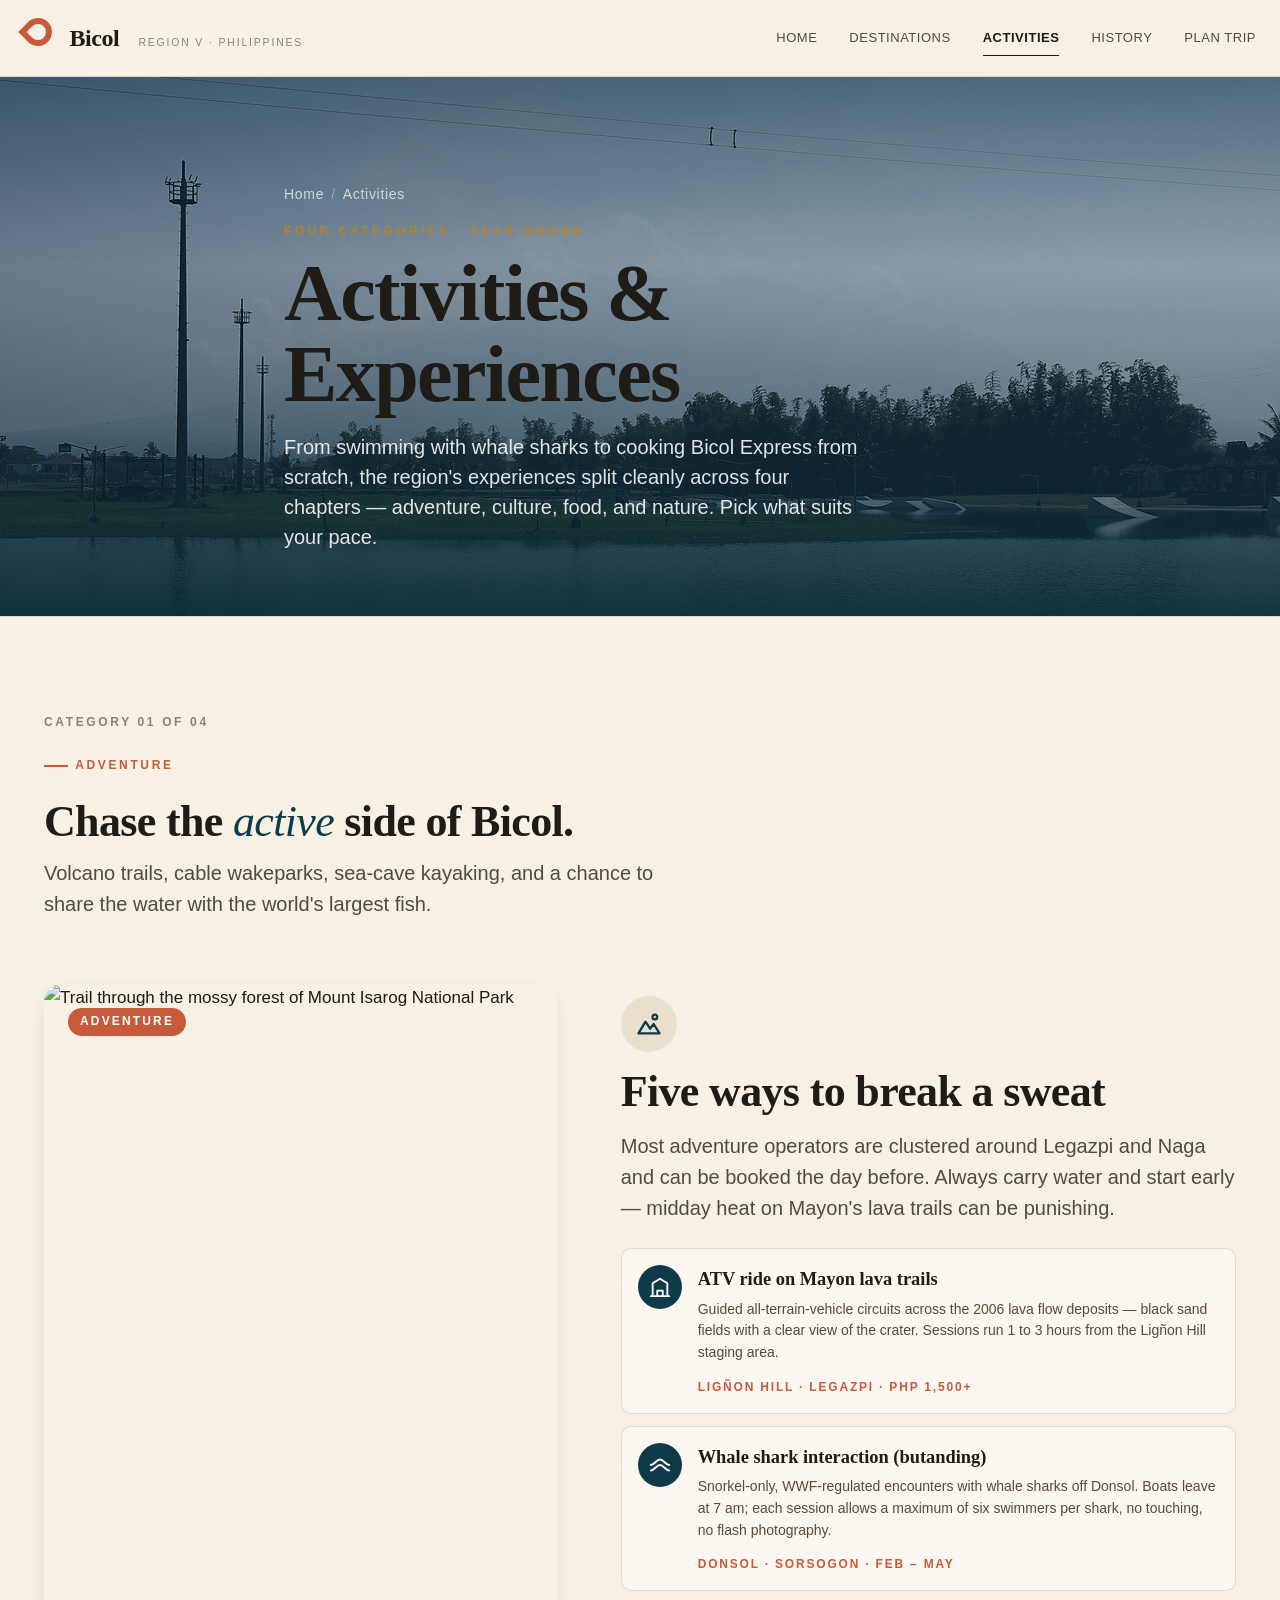
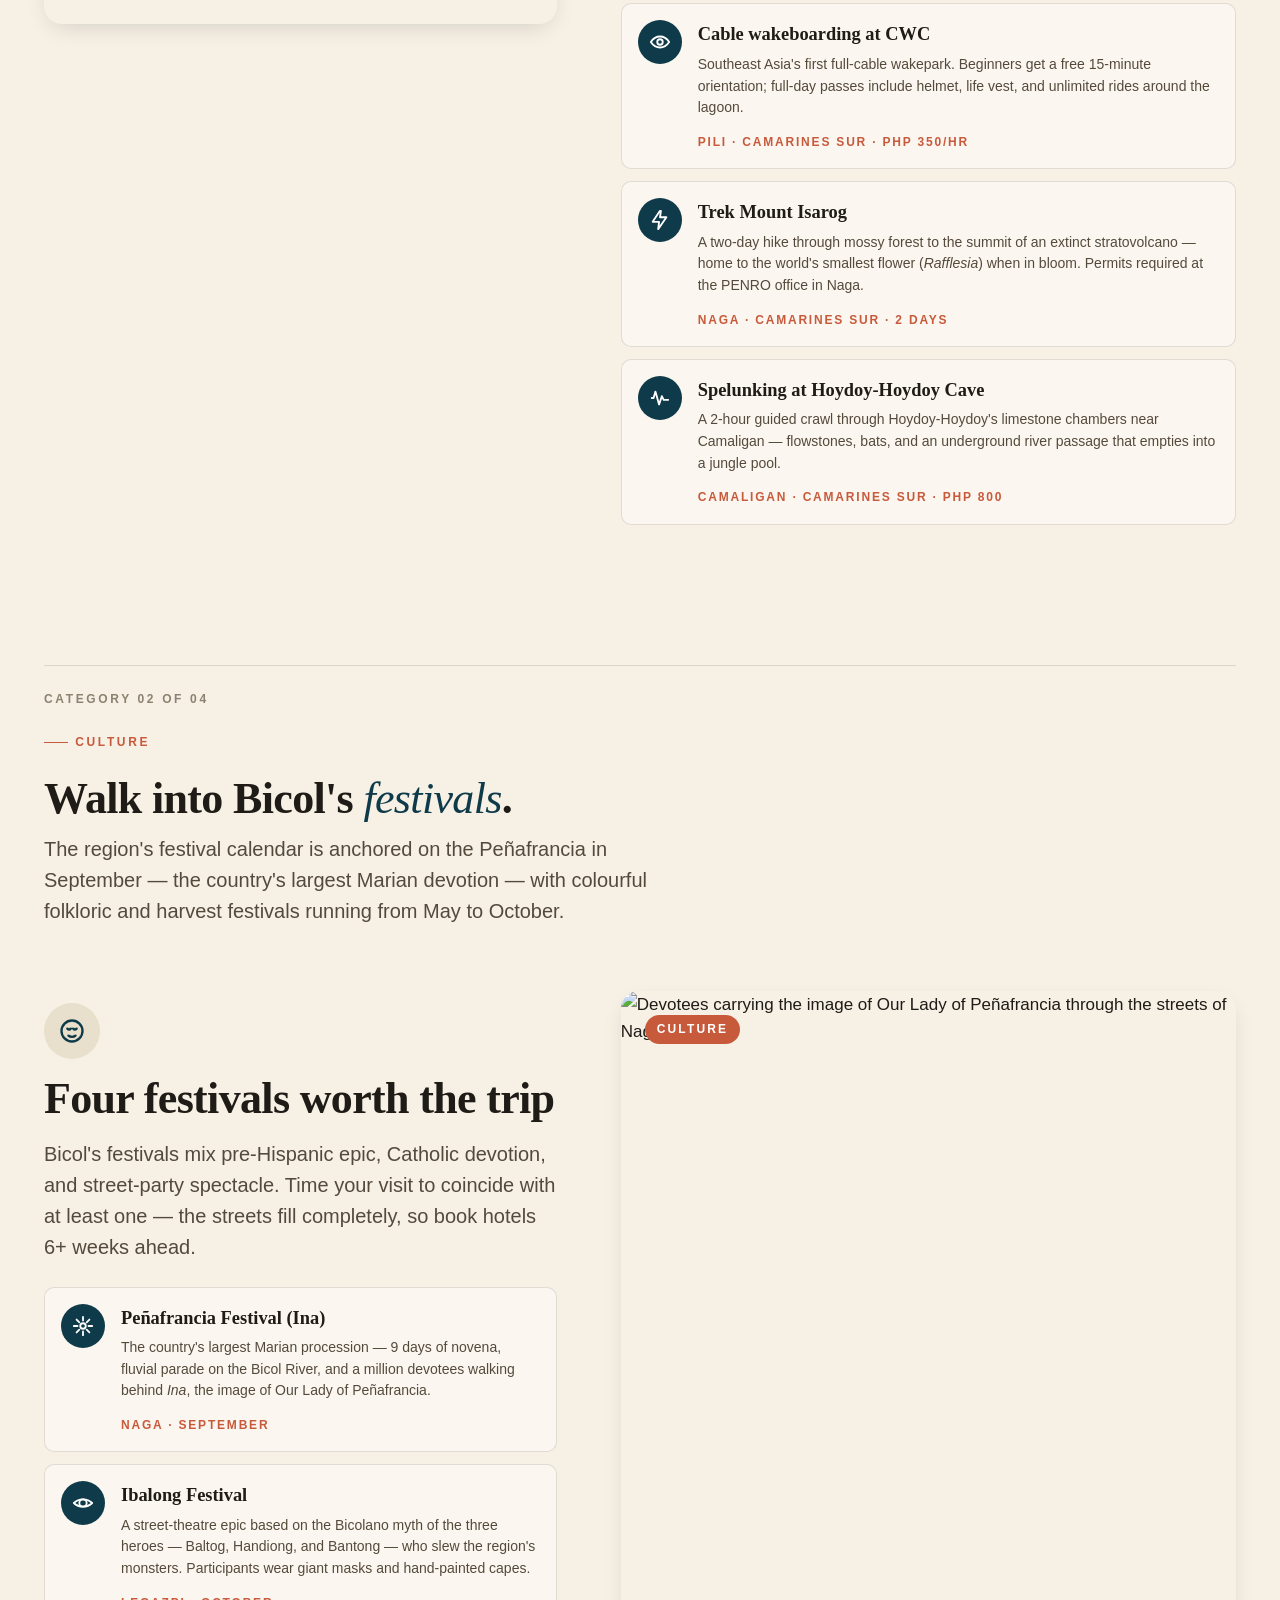
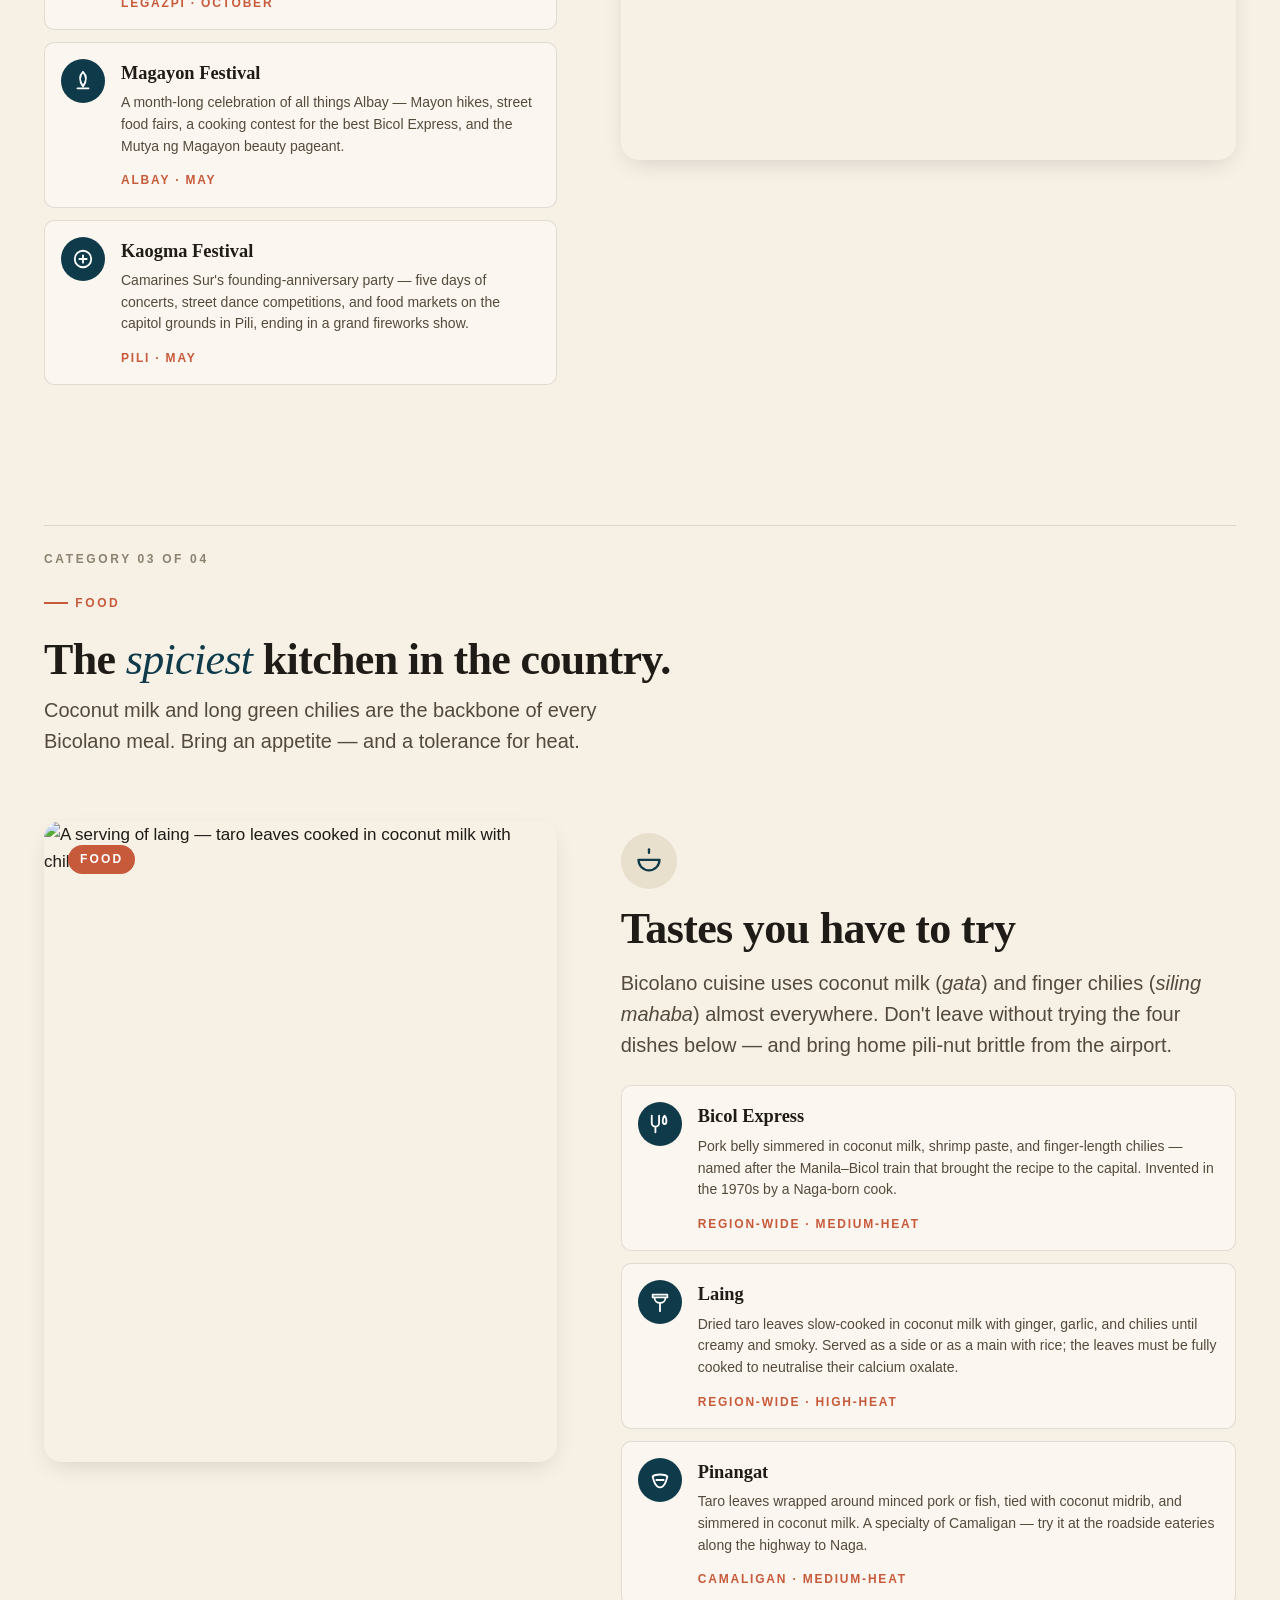
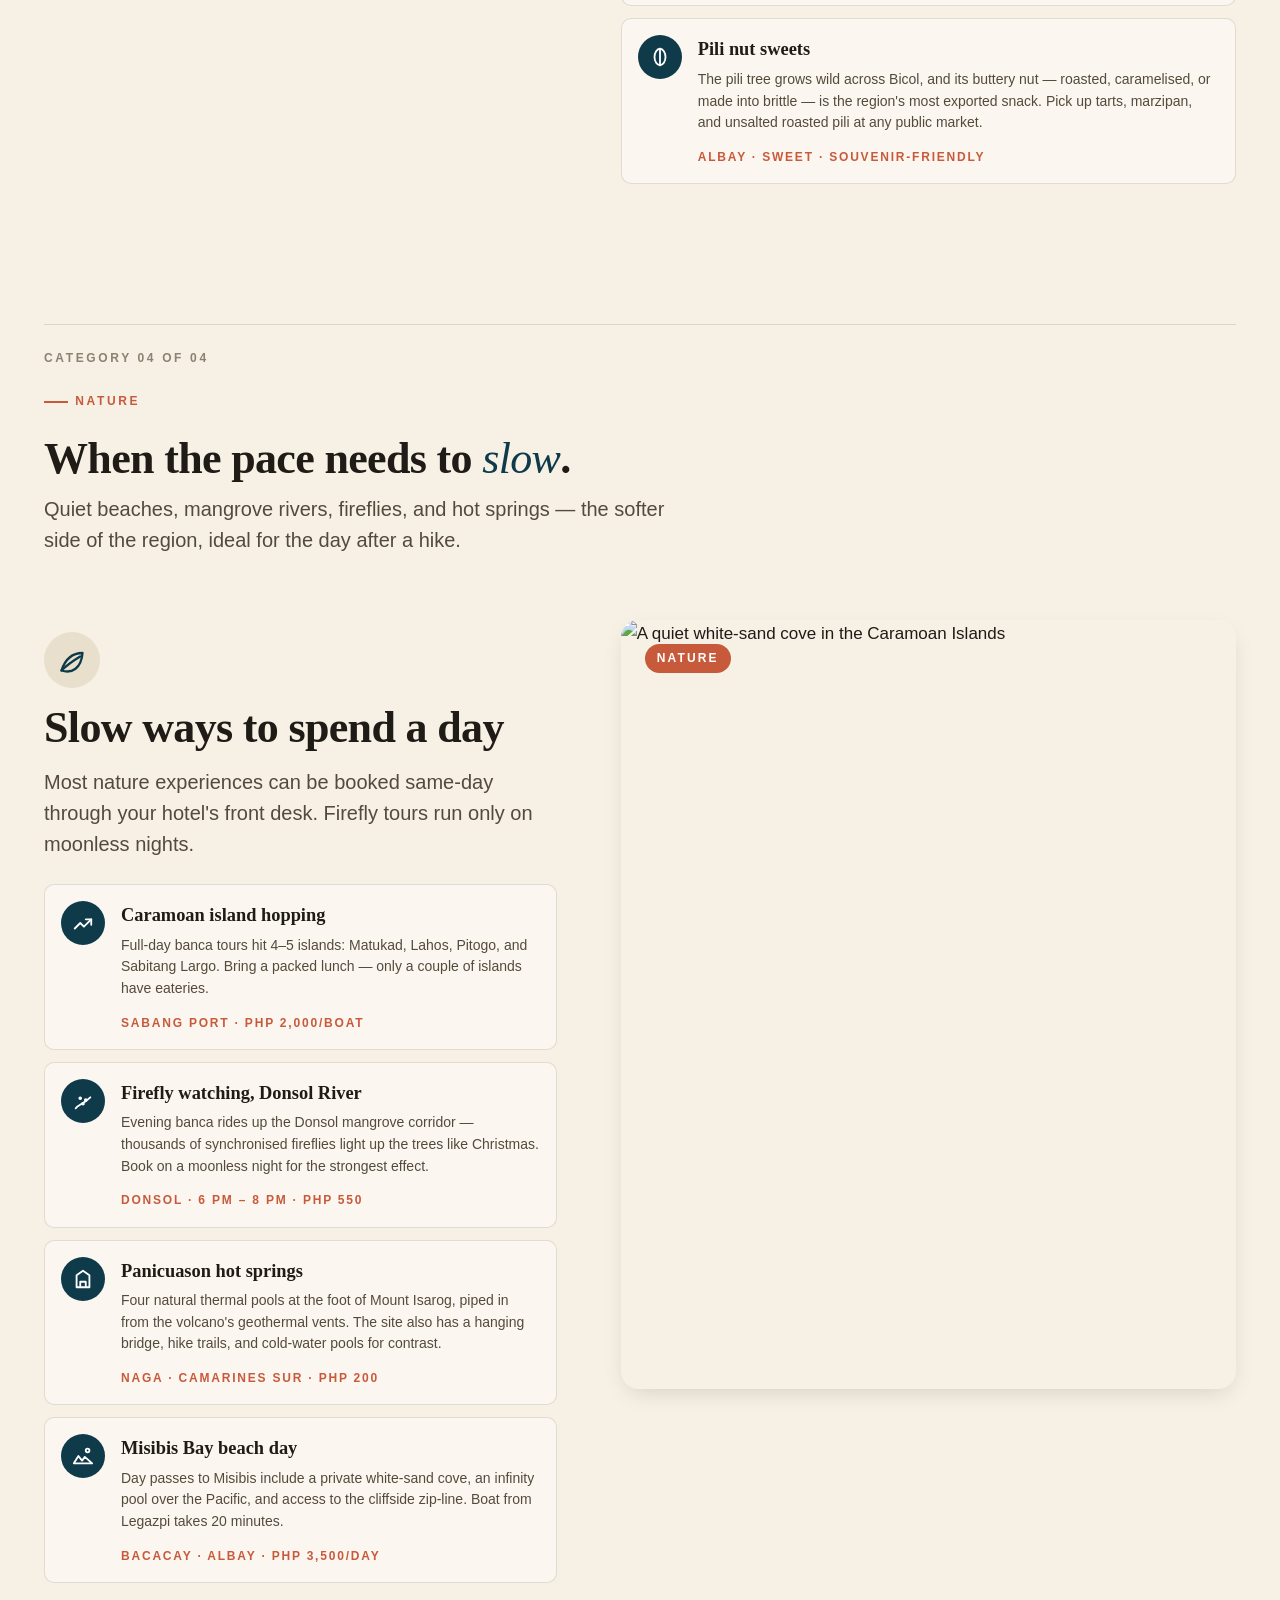
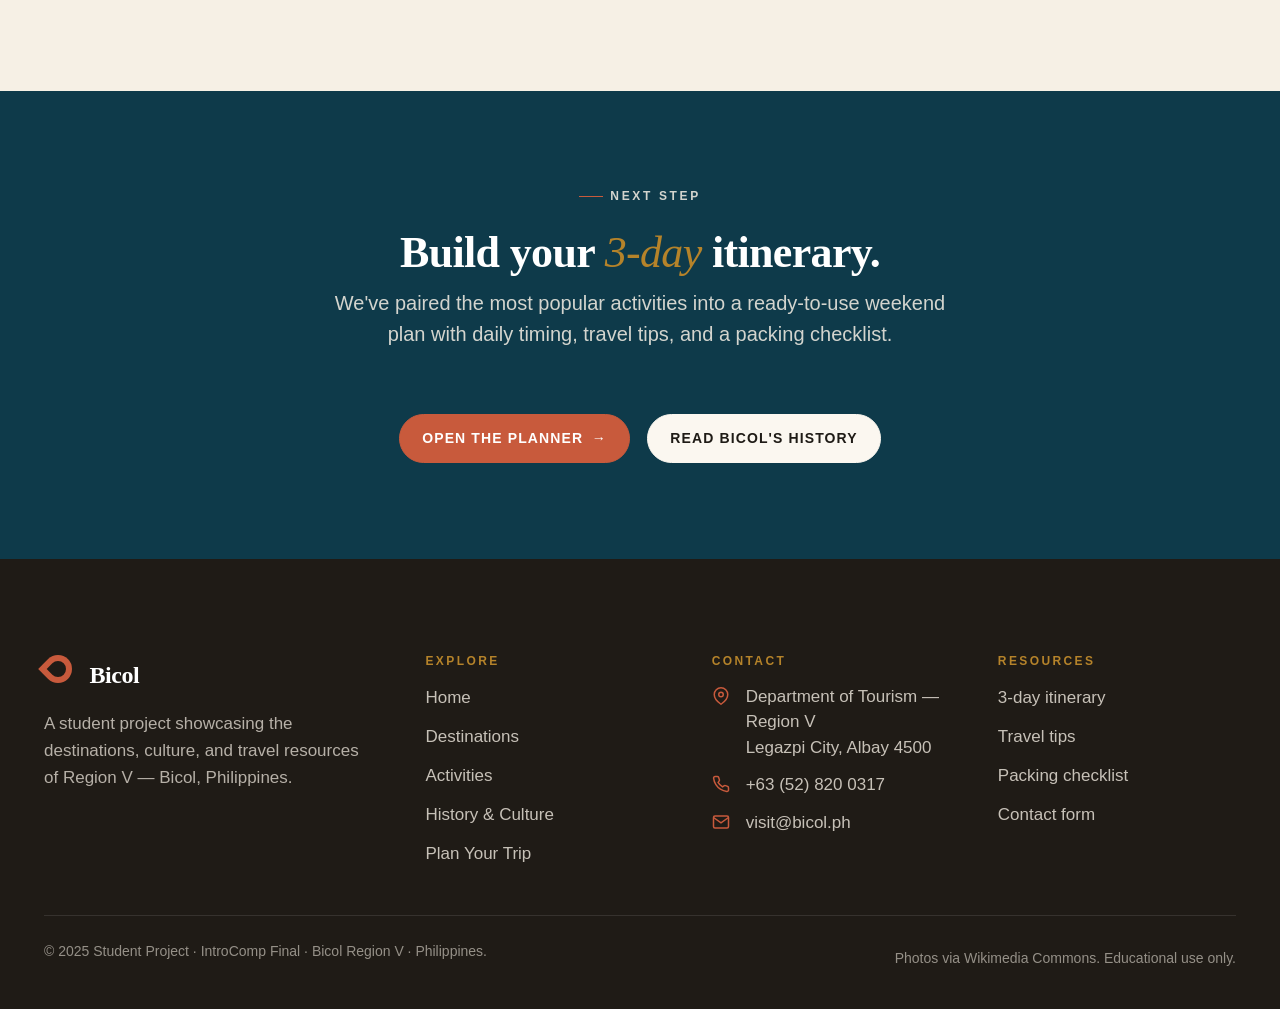
==== commit 2c445381: "Update activities.html" ====
--- a/activities.html
+++ b/activities.html
@@ -54,7 +54,7 @@
          ============================================================ -->
     <section class="page-hero" aria-labelledby="page-title">
       <div class="page-hero__media">
-        <img src="assets/images/camsur-watersports.jpg"
+        <img src="camsur-watersports.jpg"
              alt="Cable wakeboarding on the lagoon at CamSur Watersports Complex"
              fetchpriority="high">
       </div>
